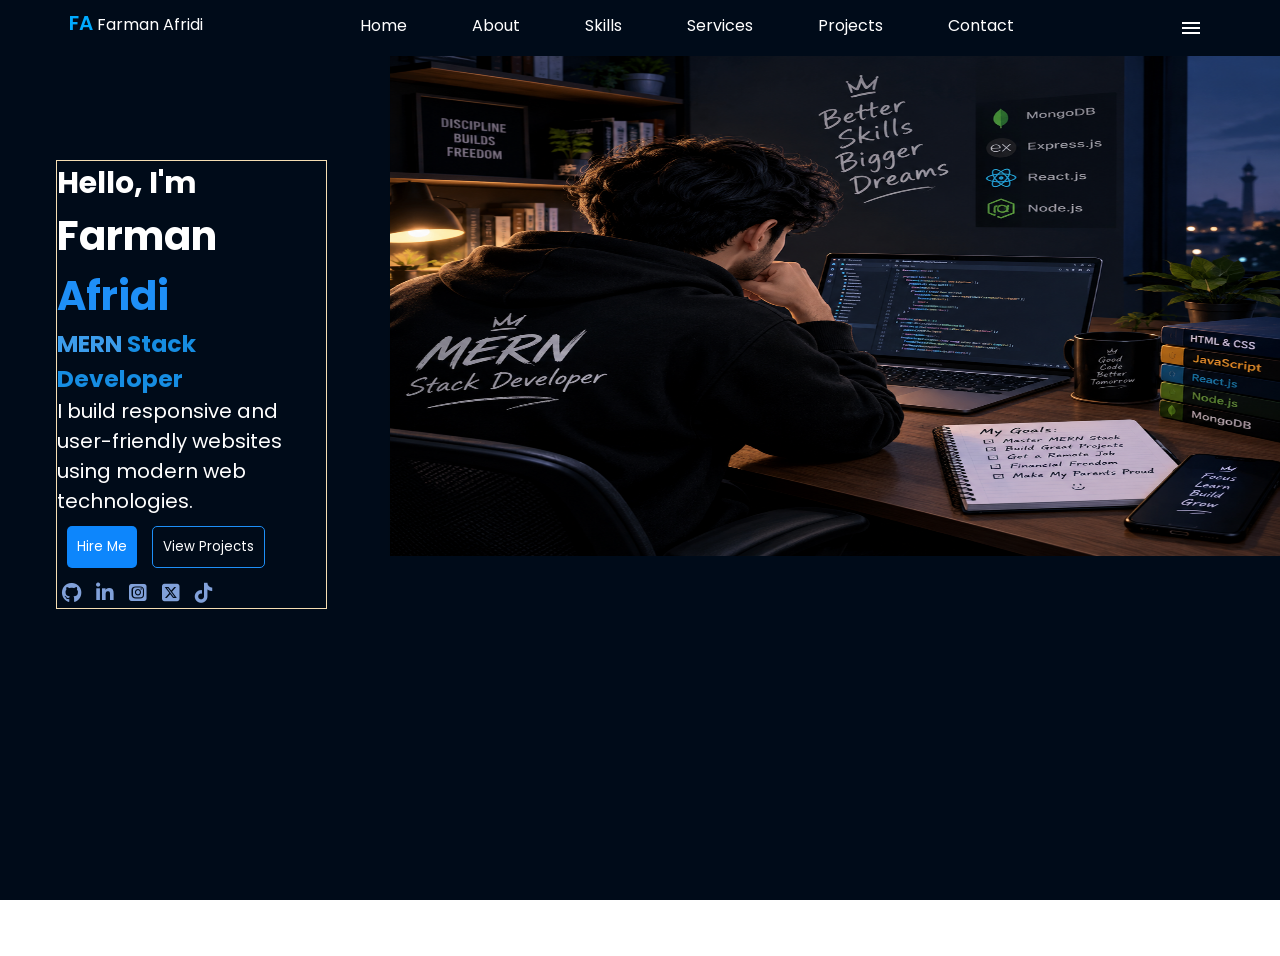
==== Portfolio/index.html @ d1d20ed9 "portfolio" ====
<!doctype html>
<html lang="en">
  <head>
    <meta charset="UTF-8" />
    <meta name="viewport" content="width=device-width, initial-scale=1.0" />
    <title>Document</title>
    <link rel="stylesheet" href="style.css" />
    <link
      rel="stylesheet"
      href="https://fonts.googleapis.com/css2?family=Material+Symbols+Outlined:opsz,wght,FILL,GRAD@20..48,100..700,0..1,-50..200&icon_names=menu"
    />
    <link
      href="https://fonts.googleapis.com/css2?family=Poppins:wght@300;400;500;600;700;800&display=swap"
      rel="stylesheet"
    />
    <link rel="stylesheet" href="https://cdnjs.cloudflare.com/ajax/libs/font-awesome/6.7.2/css/all.min.css">
  </head>
  <body>
    <!-- Main-page -->
    <div class="main">
      <!-- Sect_1 -->
      <div class="sect_1">
        <!-- Navber -->
        <nav>
          <a href="#" class="logo">
            <span>FA</span>
            Farman Afridi
          </a>

          <ul class="nav-list">
            <li><a href="#">Home</a></li>
            <li><a href="#">About</a></li>
            <li><a href="#">Skills</a></li>
            <li><a href="#">Services</a></li>
            <li><a href="#">Projects</a></li>
            <li><a href="#">Contact</a></li>
          </ul>

          <span class="material-symbols-outlined" id="spn"> menu </span>
        </nav>
      </div>
      <!-- <div id="line"></div> -->
      <!-- Sect_1 End -->
      <!-- sect-2 -->
      <div class="sect-2">
        <div id="left-About-me">
          <div id="left-in-box">
            <h2>Hello, I'm</h2>
            <h1 id="far">Farman <span id="afridi">Afridi</span></h1>
            <h3 id="mern">MERN <span>Stack Developer</span></h3>
            <p>
              I build responsive and user-friendly websites using modern web
              technologies.
            </p>
            <div id="hire-btns">
              <button id="hire">Hire Me</button>
              <button id="veiw">View Projects</button>
            </div>
            <div id="icons">
<i class="fa-brands fa-github"></i>
<i class="fa-brands fa-linkedin-in"></i>
<i class="fa-brands fa-square-instagram"></i>
<i class="fa-brands fa-square-x-twitter"></i>
<i class="fa-brands fa-tiktok"></i>
            </div>
          </div>
        </div>
        <div id="right-pic-me">
          <img
            src="./Assets/ChatGPT Image Sep 10, 2026, 08_54_04 PM.png"
            alt=""
            id="img"
          />
        </div>
      </div>
    </div>
  </body>
</html>
---- Portfolio/style.css ----
* {
  margin: 0px;
  padding: 0px;
}

body {
  margin: 0px;
  padding: 0px;
  box-sizing: border-box;
  font-family: var(--font-family);
}

:root {
  --font-family: "Poppins", sans-serif;
}

/* Main */
.main {
  width: 100%;
  height: 100vh;
  background-color: #000b19;
}

/* Sect_1 */

.sect_1 {
  color: white;
  width: 100%;
}

/* loog  */
.logo span {
  color: #00aaff;
  font-weight: 600;
  font-size: 20px;
  text-align: center;
}

.logo {
  color: white;
  text-decoration: none;
}

/* navbar */
nav {
  display: flex;
  justify-content: space-around;
  gap: 30px;
  text-align: center;
  padding: 8px;
     /* position: sticky;
    top: 0;
    z-index: 1000; */
}

/* ul */
ul {
  display: flex;
  list-style: none;
  gap: 65px;
  text-align: center;
  padding: 5px;
}

.nav-list a {
  color: white;
  text-decoration: none;
}

.nav-list a.active {
  color: #00aaff;
  text-decoration: underline;
  text-underline-offset: 5px;
}

.nav-list a:hover {
  color: #00aaff;
  text-decoration: underline;
  text-underline-offset: 5px;
}

.nav-list a {
  color: white;
  text-decoration: none;
  transition: 0.3s;
}

/* icon search  */
#spn {
  padding: 8px;
}

#line{
  width: 100%;
  height: 1px;
  background-color: #00aaff;
}


/* Mobile */
@media (min-width: 320px) and (max-width: 768px)  {
  .main{
    width: 100%;
  }
    nav{
      width: 100%;
         display: flex;
        align-items: center;
        gap: 40%;
        /* background-color: aqua; */
      }

    ul{
      display: none;
    }
 

}

/* Section-1 End */

/* Section-2 Start */

.sect-2{
width: 100%;
height: 100%;
/* background-color: #00aaff; */
display: flex;
gap: 5px;

}

#left-About-me{
width: 50%;
height: 73%;
/* border: 2px solid rgb(196, 195, 195); */
display: flex;
flex-direction: column;
align-items: center;
justify-content: center;
gap: 25px;
font-size: 20px;
}

#left-in-box{
  width: 70%;
  border: 1px solid wheat;

}

#left-in-box h2{
  font-family: var(--font-family);
  color: white;
}

#afridi{
  color: #1E8FF7;
   font-family: var(--font-family);
}

#far{
  color: white;
   font-family: var(--font-family);
}

#mern{
  color: #3c9dec;
}

h3 span {
  color: #168DE2;
}

#left-in-box p{
   color: white;
   font-family: var(--font-family);
}

#hire-btns{
  display: flex;
  gap: 15px;
  padding: 10px;
}


#hire{
  background-color: #0D86FC;
   color: white;
   font-family: var(--font-family);
   border: none;
   border-radius: 5px;
   padding: 10px;
}

#veiw{
   background-color: #000B19;
   color: white;
   font-family: var(--font-family);
   border: 1px solid #1E8FF7;
   border-radius: 5px;
   padding: 10px;
}


#icons{
  color: #81A1DA;
  padding: 5px;
  display: flex;
  gap: 15px;
}


#right-pic-me #img{
  width: 890px;
  height: 500px;
  border: none;
 border-left: 2px solid rgba(0, 11, 25, 0.3);
}
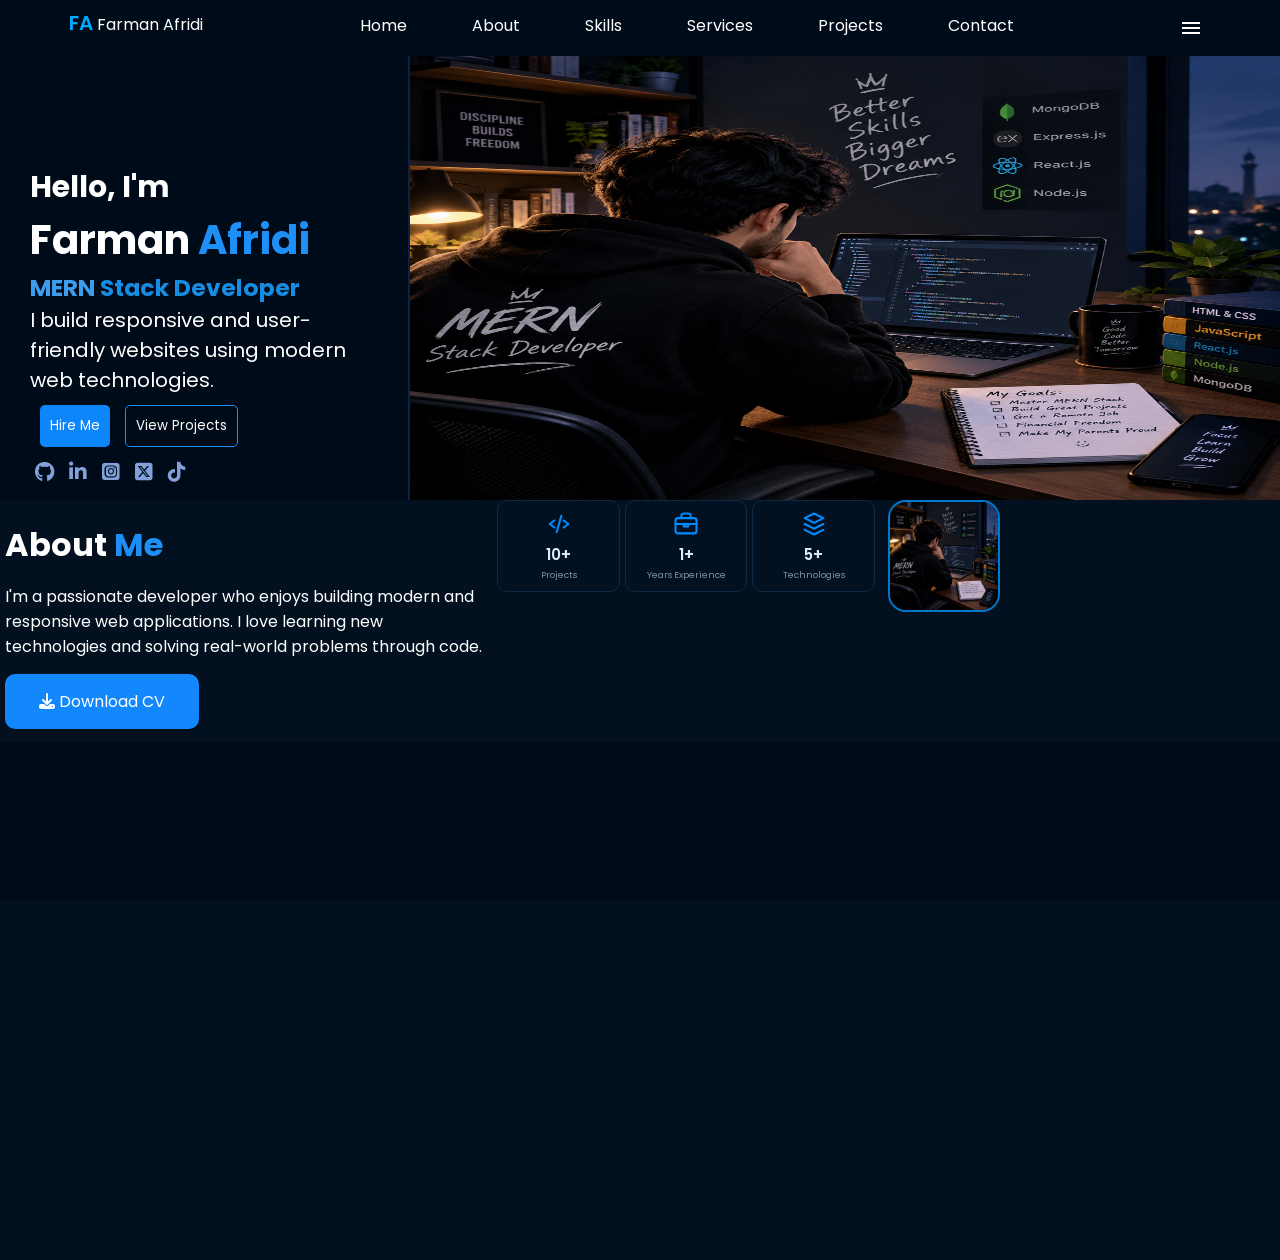
==== commit e8b9ee16: "updates" ====
--- a/Portfolio/index.html
+++ b/Portfolio/index.html
@@ -36,7 +36,7 @@
             <li><a href="#">Contact</a></li>
           </ul>
 
-          <span class="material-symbols-outlined" id="spn"> menu </span>
+          <span class="material-symbols-outlined" id="spn">menu</span>
         </nav>
       </div>
       <!-- <div id="line"></div> -->
@@ -73,6 +73,88 @@
           />
         </div>
       </div>
+    
+
+      </div>
+        <div id="sec-3">
+          <div id="about-me">
+            <div id="sec--3">
+               <h1 id="far">About <span id="afridi">Me</span></h1>
+
+
+      <p>
+        I'm a passionate developer who enjoys building modern and
+        responsive web applications. I love learning new technologies
+        and solving real-world problems through code.
+      </p>
+
+      <a href="#" class="about-btn">
+        <i class="fa-solid fa-download"></i>
+        Download CV
+      </a>
+            </div>
+        <div class="stat-card">
+        <div class="icon">
+          <svg viewBox="0 0 24 24">
+            <path d="M8 9l-4 3 4 3"></path>
+            <path d="M16 9l4 3-4 3"></path>
+            <path d="M14 5l-4 14"></path>
+          </svg>
+        </div>
+
+        <h2>10+</h2>
+        <p>Projects</p>
+      </div>
+
+
+      <!-- Experience -->
+      <div class="stat-card">
+        <div class="icon">
+          <svg viewBox="0 0 24 24">
+            <rect x="3" y="7" width="18" height="13" rx="2"></rect>
+            <path d="M8 7V5a2 2 0 0 1 2-2h4a2 2 0 0 1 2 2v2"></path>
+            <path d="M3 12h18"></path>
+            <path d="M10 12v2h4v-2"></path>
+          </svg>
+        </div>
+
+        <h2>1+</h2>
+        <p>Years Experience</p>
+      </div>
+
+
+      <!-- Technologies -->
+      <div class="stat-card">
+        <div class="icon">
+          <svg viewBox="0 0 24 24">
+            <path d="M12 3L4 7l8 4 8-4-8-4z"></path>
+            <path d="M4 12l8 4 8-4"></path>
+            <path d="M4 17l8 4 8-4"></path>
+          </svg>
+        </div>
+
+        <h2>5+</h2>
+        <p>Technologies</p>
+      </div>
+
+
+      <!-- Profile Image -->
+      <div class="profile">
+        <img src="./Assets/ChatGPT Image Sep 10, 2026, 08_54_04 PM.png" alt="Profile">
+      </div>
+
+    </div>
+
+         
+        </div>
+        <div id="sec-4">
+          <div id="my-skill">
+            <div id="box-1"></div>
+             <div id="box-2"></div>
+          </div>
+          <div id="my-service"></div>
+        </div>
+        <div id="sec-5"></div>
     </div>
   </body>
 </html>
--- a/Portfolio/style.css
+++ b/Portfolio/style.css
@@ -131,9 +131,9 @@
 }
 
 #left-About-me{
-width: 50%;
-height: 73%;
-/* border: 2px solid rgb(196, 195, 195); */
+width: 70%;
+height: 60%;
+/* border: 1px solid rgb(196, 195, 195); */
 display: flex;
 flex-direction: column;
 align-items: center;
@@ -143,8 +143,8 @@
 }
 
 #left-in-box{
-  width: 70%;
-  border: 1px solid wheat;
+  width: 85%;
+  /* border: 1px solid wheat; */
 
 }
 
@@ -211,36 +211,210 @@
 
 
 #right-pic-me #img{
-  width: 890px;
-  height: 500px;
+  width: 870px;
+  height: 450px;
   border: none;
- border-left: 2px solid rgba(0, 11, 25, 0.3);
-}
-
-
-
-
-
-
-
-
-
-
-
-
-
-
-
-
-
-
-
-
-
-
-
-
-
-
-
-
+ border-left: 2px solid rgba(33, 89, 163, 0.3);
+}
+
+
+#sec-3{
+width: 100%;
+height: 242px;
+background-color: #021020;
+position: absolute;
+top: 500px;
+display: flex;
+gap: 20px;
+  /* border: 2px solid rgb(43, 215, 4); */
+}
+
+#about-me{
+ /* border: 1px solid wheat;  */
+height: 100%;
+width: 1000px;
+display: flex;
+gap: 5px;
+
+}
+
+
+#about-me #sec--3{
+  /* border: 1px solid rgb(154, 104, 12); */
+width: 50%;
+height: 240px;
+display: flex;
+flex-direction: column;
+justify-content: center;
+gap: 15px;
+padding: 5px;
+}
+
+#sec--3 p{
+  color: white;
+}
+
+#sec--3 a{
+  width: 34%;
+  background-color: #1288FC;
+  color: white;
+  padding: 15px;
+  text-decoration: none;
+  border-radius: 10px;
+  text-align: center;
+}
+
+
+.stats-section {
+  width: 100%;
+  min-height: 250px;
+  display: flex;
+  align-items: center;
+  justify-content: center;
+  padding: 30px;
+}
+
+.stats-container {
+  width: 100%;
+  max-width: 900px;
+
+  display: flex;
+  align-items: center;
+  justify-content: center;
+  gap: 10px;
+}
+
+
+/* Cards */
+
+.stat-card {
+  width: 125px;
+  height: 90px;
+
+  border: 1px solid #0b2945;
+  border-radius: 10px;
+
+  background: rgba(3, 18, 35, 0.8);
+
+  display: flex;
+  flex-direction: column;
+  align-items: center;
+  justify-content: center;
+align-items: center;
+  transition: 0.3s;
+}
+
+.stat-card:hover {
+  border-color: #008cff;
+  transform: translateY(-3px);
+}
+
+
+/* Icons */
+
+.icon {
+  width: 28px;
+  height: 28px;
+  margin-bottom: 5px;
+}
+
+.icon svg {
+  width: 100%;
+  height: 100%;
+
+  fill: none;
+  stroke: #008cff;
+  stroke-width: 1.8;
+  stroke-linecap: round;
+  stroke-linejoin: round;
+}
+
+
+/* Numbers */
+
+.stat-card h2 {
+  color: #dcecff;
+  font-size: 15px;
+  font-weight: 600;
+  margin-bottom: 3px;
+}
+
+
+/* Text */
+
+.stat-card p {
+  color: #8190a3;
+  font-size: 9px;
+  white-space: nowrap;
+}
+
+
+/* Profile */
+
+.profile {
+  width: 108px;
+  height: 108px;
+
+  border-radius: 18px;
+
+  overflow: hidden;
+
+  border: 2px solid #007acc;
+
+  margin-left: 8px;
+
+  flex-shrink: 0;
+}
+
+.profile img {
+  width: 100%;
+  height: 100%;
+
+  object-fit: cover;
+
+  display: block;
+}
+
+
+/* Responsive */
+
+@media (max-width: 600px) {
+
+  .stats-container {
+    flex-wrap: wrap;
+  }
+
+  .profile {
+    margin-left: 0;
+  }
+
+}
+
+#sec-4{
+  width: 100%;
+height: 352px;
+background-color: #021020;
+display: flex;
+gap: 5px;
+padding: 4px;
+ /* border: 2px solid rgb(215, 130, 4);  */
+}
+
+#my-skill{
+   width: 50%;
+height: 340px;
+background-color: #021020;
+ /* border: 2px solid rgb(215, 130, 4);  */
+}
+
+#my-service{
+  width: 50%;
+height: 340px;
+background-color: #021020;
+ /* border: 2px solid rgb(215, 130, 4);  */
+
+}
+
+#sec-5{
+
+}
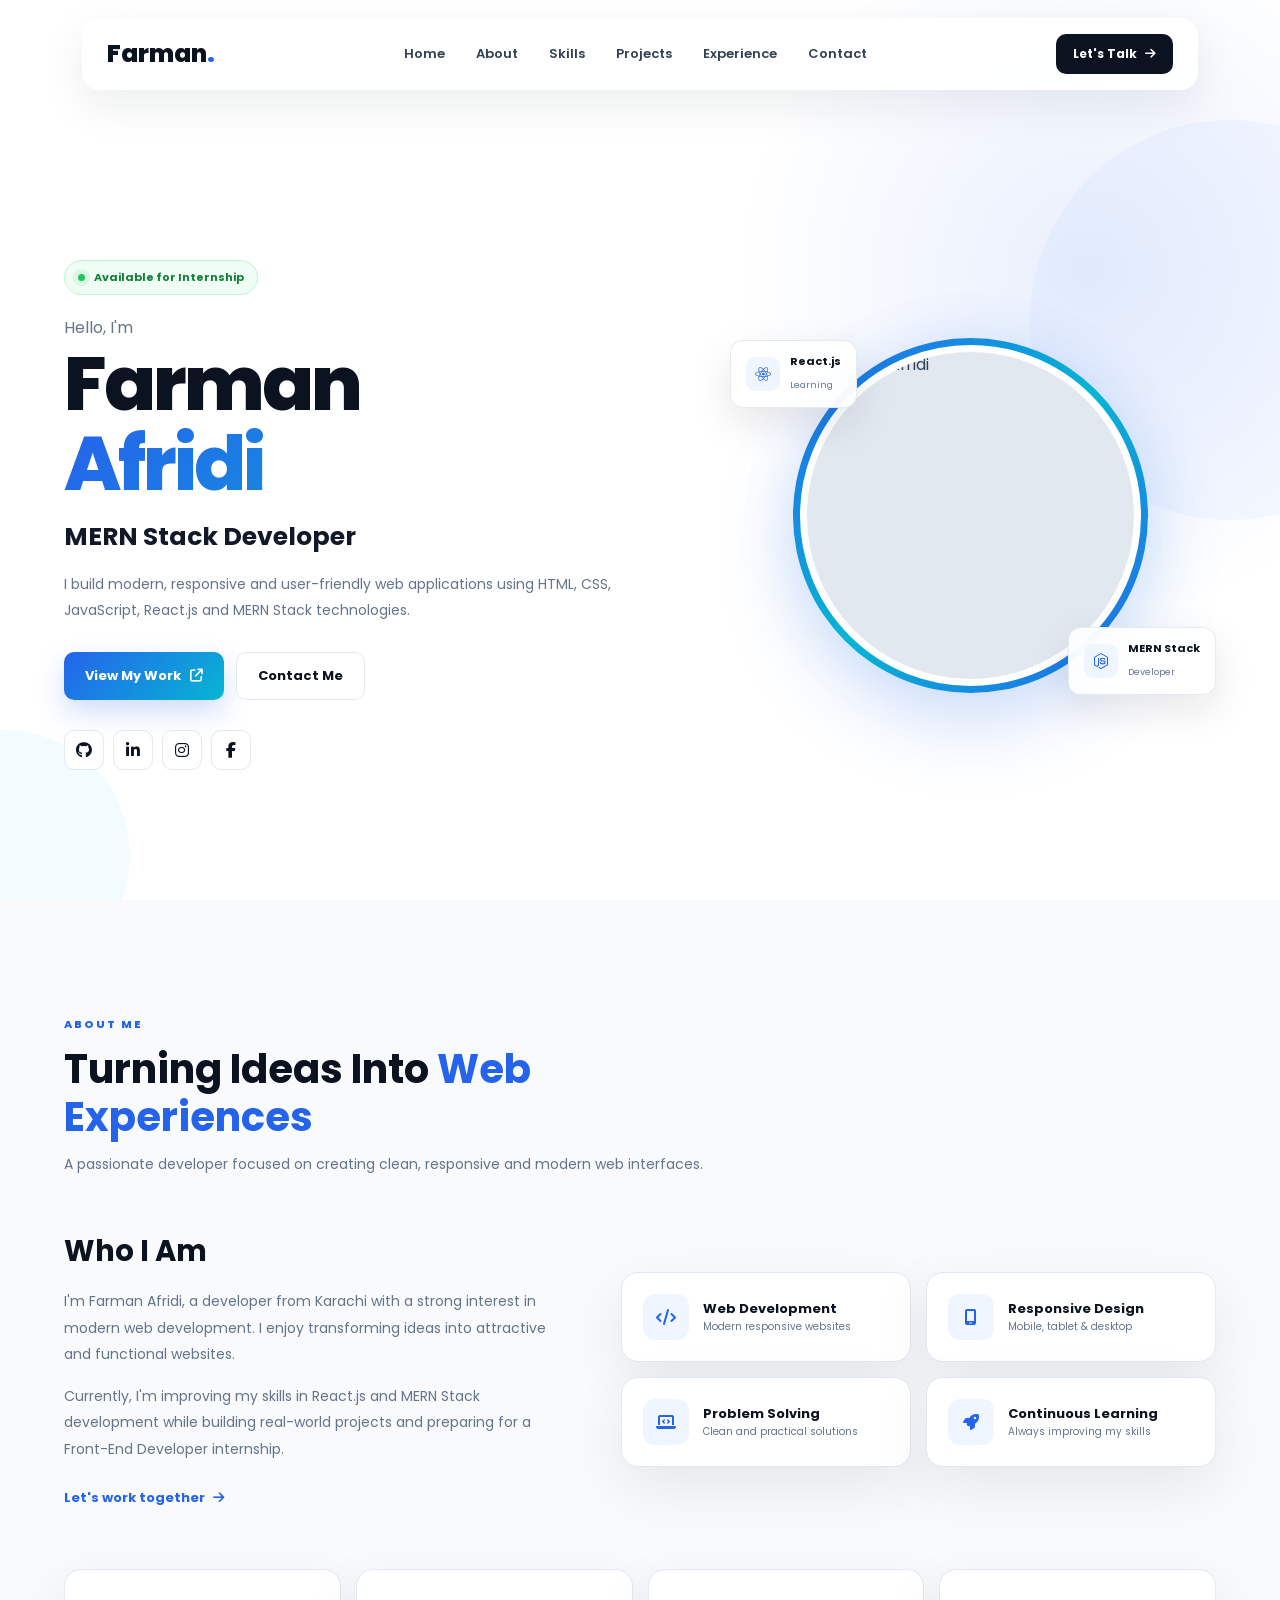
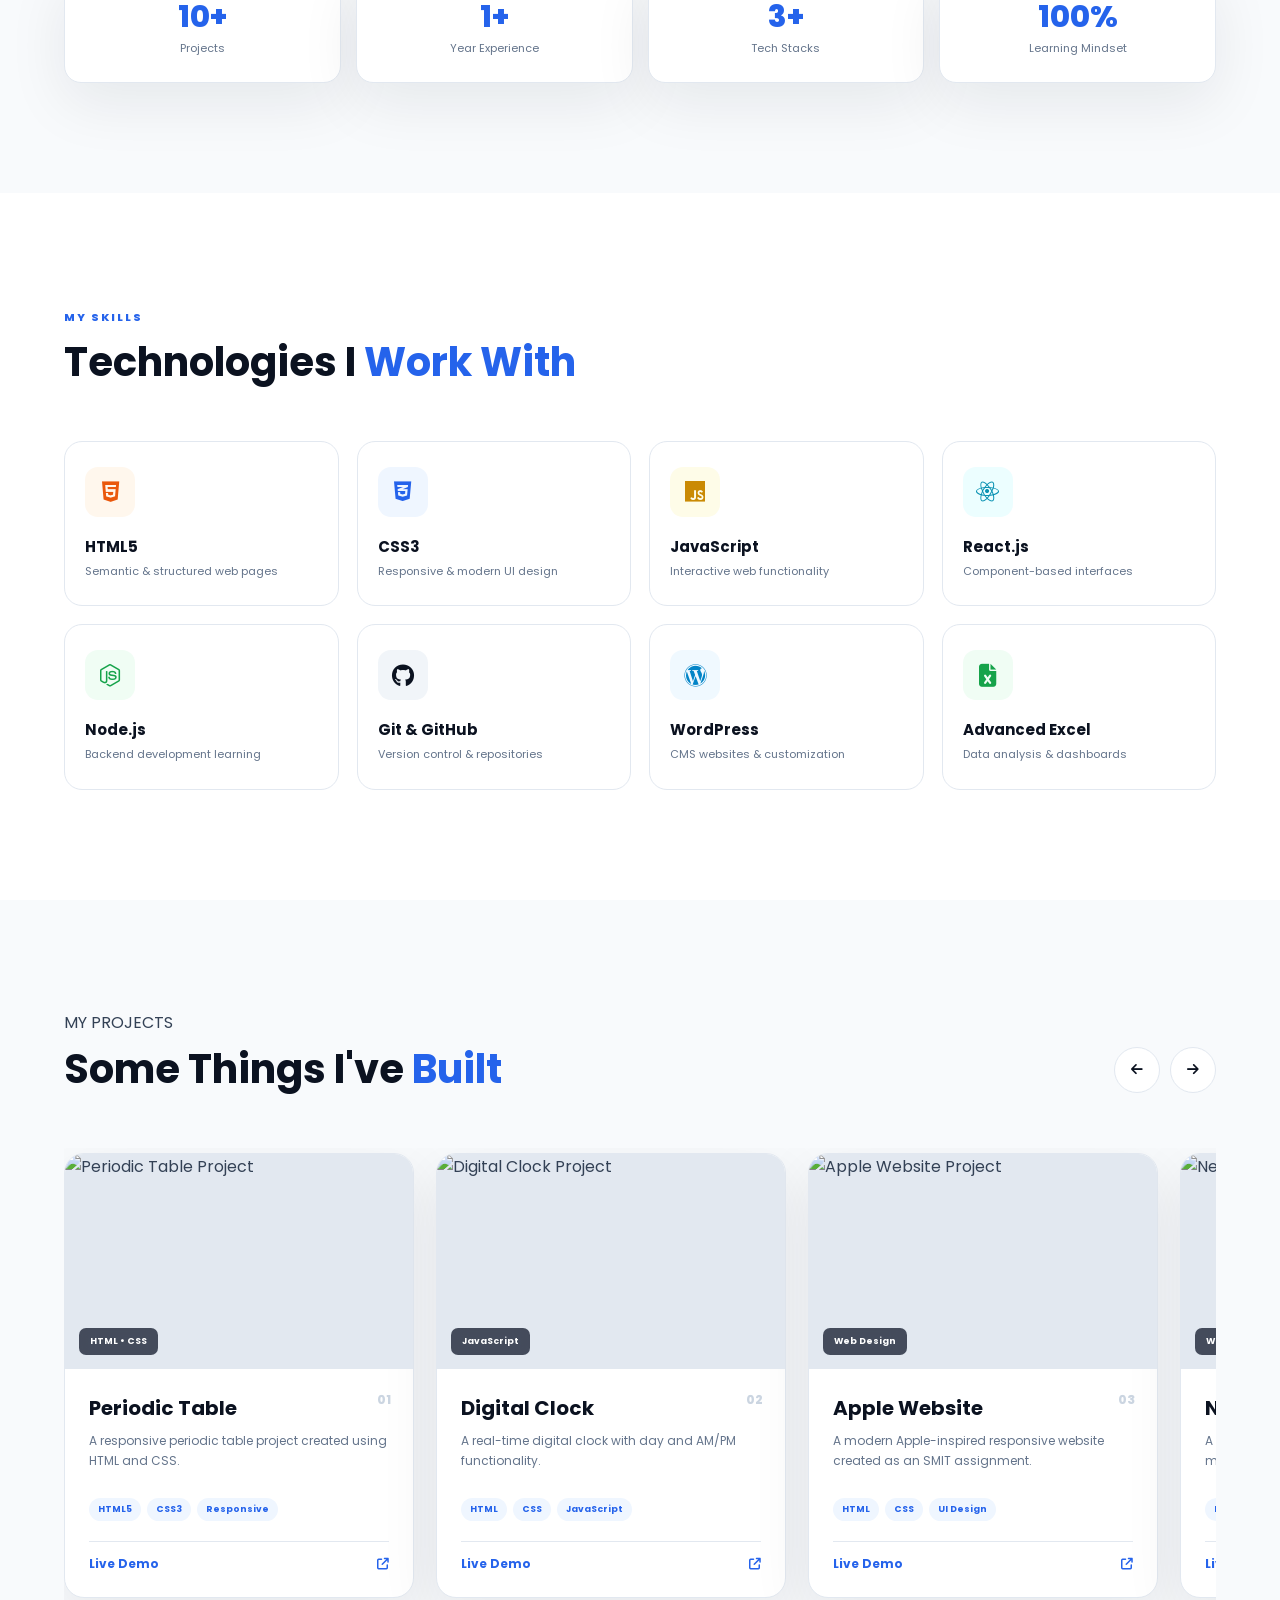
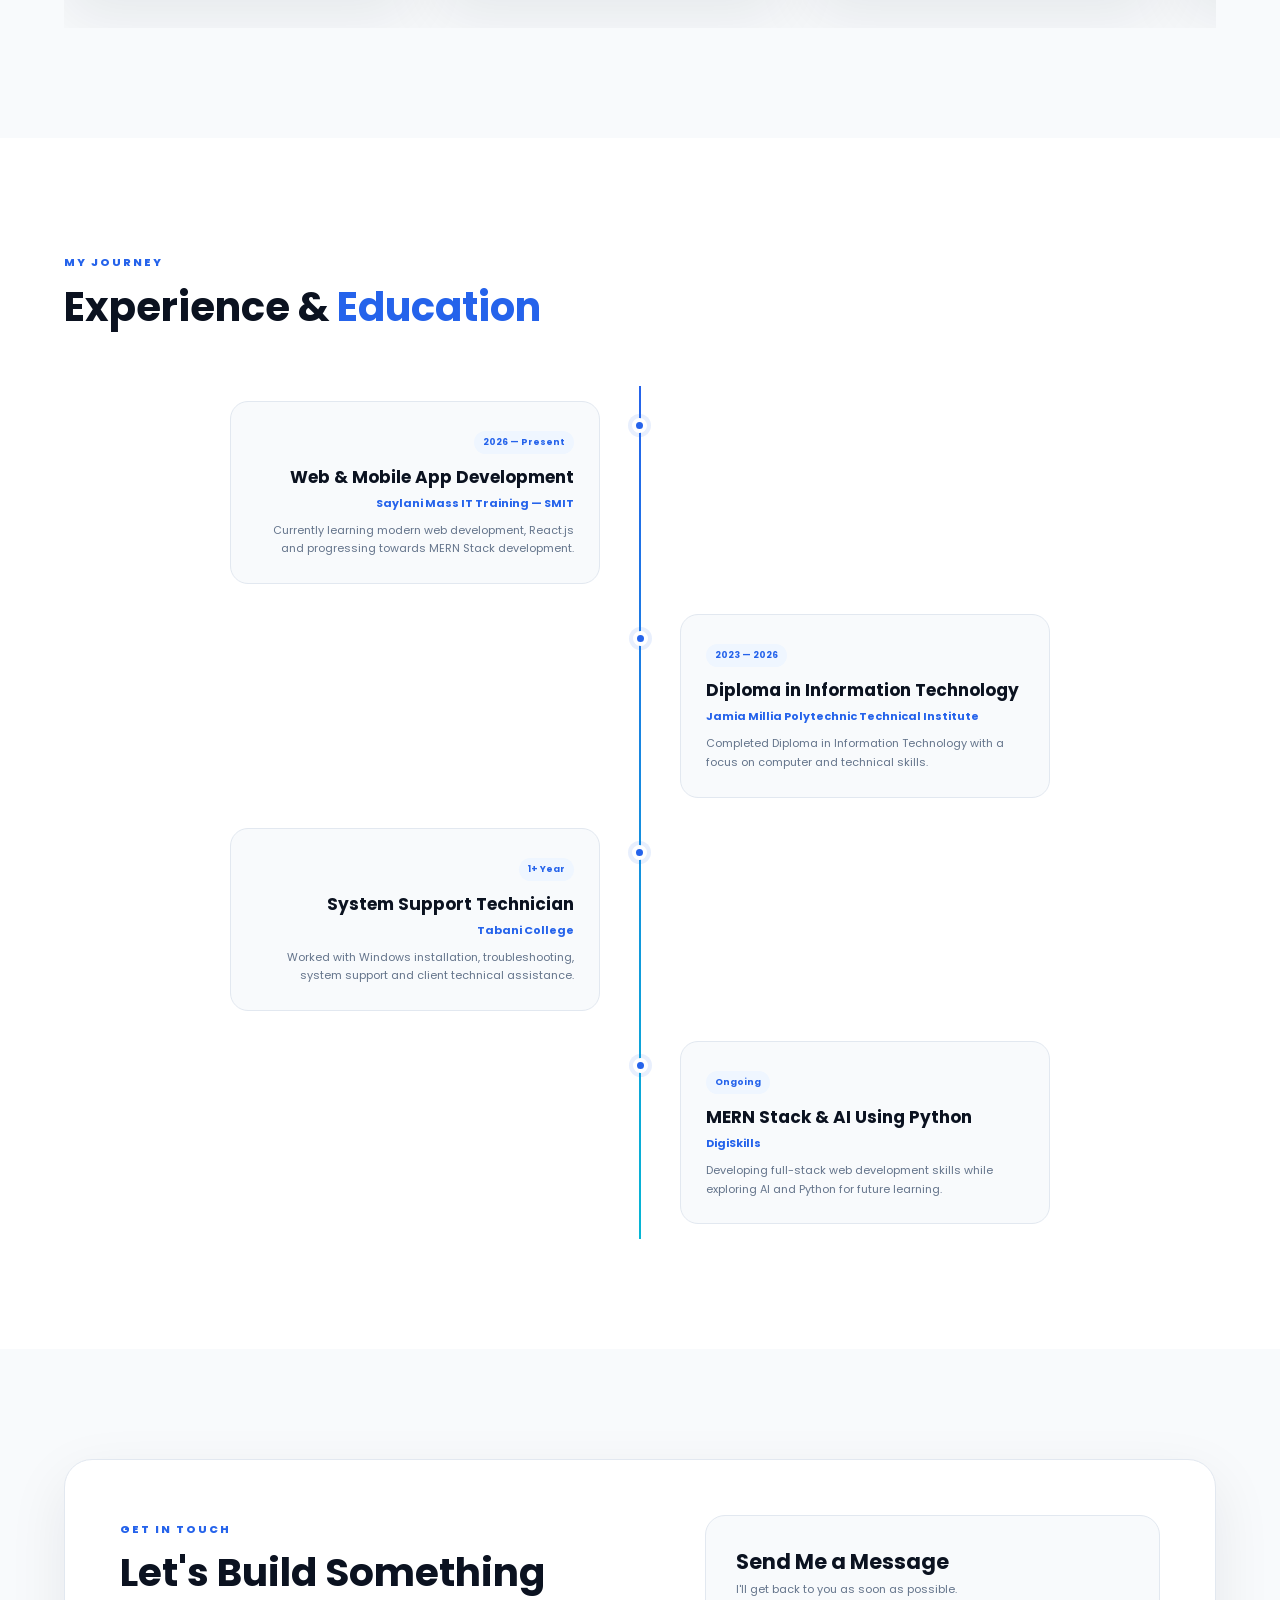
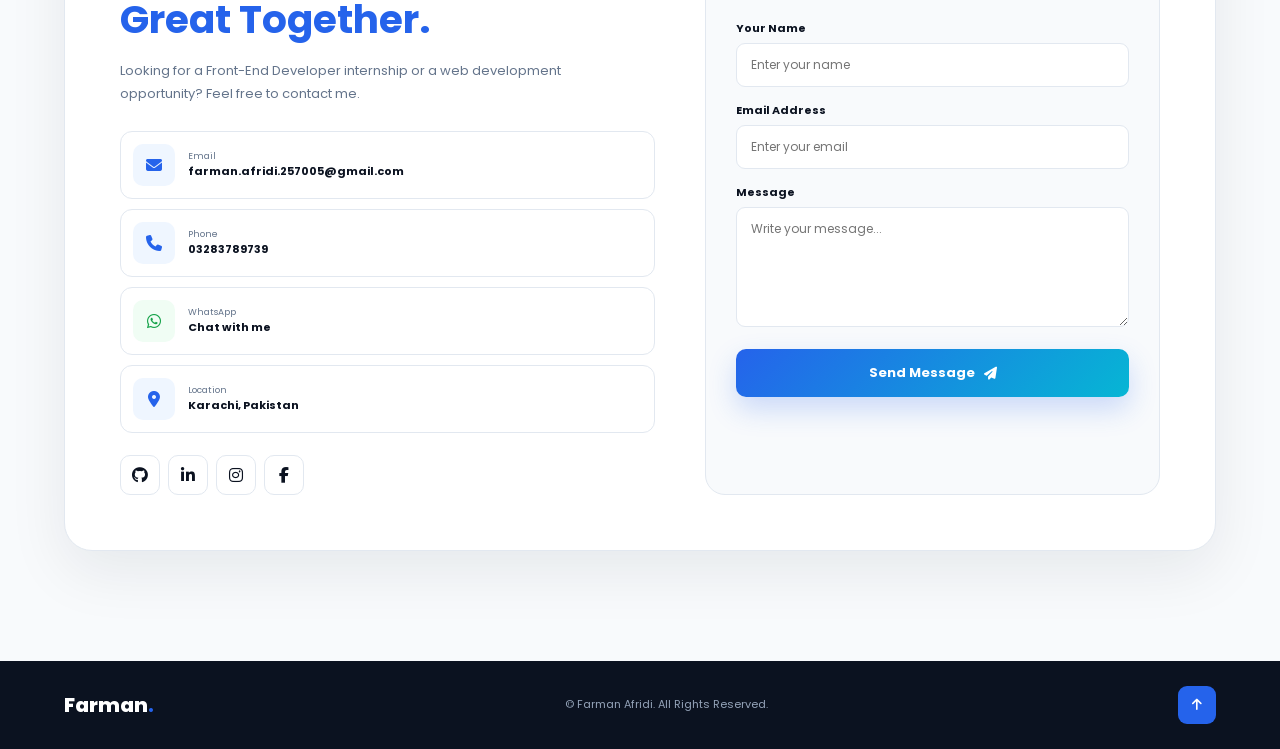
==== commit 44b0999d: "portfolio" ====
--- a/Portfolio/index.html
+++ b/Portfolio/index.html
@@ -1,160 +1,1175 @@
-<!doctype html>
+<!DOCTYPE html>
 <html lang="en">
-  <head>
-    <meta charset="UTF-8" />
-    <meta name="viewport" content="width=device-width, initial-scale=1.0" />
-    <title>Document</title>
-    <link rel="stylesheet" href="style.css" />
-    <link
-      rel="stylesheet"
-      href="https://fonts.googleapis.com/css2?family=Material+Symbols+Outlined:opsz,wght,FILL,GRAD@20..48,100..700,0..1,-50..200&icon_names=menu"
-    />
-    <link
-      href="https://fonts.googleapis.com/css2?family=Poppins:wght@300;400;500;600;700;800&display=swap"
-      rel="stylesheet"
-    />
-    <link rel="stylesheet" href="https://cdnjs.cloudflare.com/ajax/libs/font-awesome/6.7.2/css/all.min.css">
-  </head>
-  <body>
-    <!-- Main-page -->
-    <div class="main">
-      <!-- Sect_1 -->
-      <div class="sect_1">
-        <!-- Navber -->
-        <nav>
-          <a href="#" class="logo">
-            <span>FA</span>
-            Farman Afridi
-          </a>
-
-          <ul class="nav-list">
-            <li><a href="#">Home</a></li>
-            <li><a href="#">About</a></li>
-            <li><a href="#">Skills</a></li>
-            <li><a href="#">Services</a></li>
-            <li><a href="#">Projects</a></li>
-            <li><a href="#">Contact</a></li>
-          </ul>
-
-          <span class="material-symbols-outlined" id="spn">menu</span>
-        </nav>
+<head>
+  <meta charset="UTF-8">
+  <meta name="viewport" content="width=device-width, initial-scale=1.0">
+
+  <title>Farman Afridi | MERN Stack Developer</title>
+
+  <link rel="stylesheet" href="style.css">
+
+  <!-- Google Font -->
+  <link rel="preconnect" href="https://fonts.googleapis.com">
+  <link rel="preconnect" href="https://fonts.gstatic.com" crossorigin>
+
+  <link
+    href="https://fonts.googleapis.com/css2?family=Inter:wght@400;500;600;700;800&family=Poppins:wght@400;500;600;700;800&display=swap"
+    rel="stylesheet"
+  >
+
+  <!-- Font Awesome -->
+  <link
+    rel="stylesheet"
+    href="https://cdnjs.cloudflare.com/ajax/libs/font-awesome/6.5.2/css/all.min.css"
+  >
+</head>
+
+<body>
+
+  <!-- =====================================================
+       NAVBAR
+  ====================================================== -->
+
+  <header class="header">
+
+    <nav class="navbar container">
+
+      <a href="#home" class="logo">
+        Farman<span>.</span>
+      </a>
+
+      <ul class="nav-links">
+
+        <li>
+          <a href="#home">Home</a>
+        </li>
+
+        <li>
+          <a href="#about">About</a>
+        </li>
+
+        <li>
+          <a href="#skills">Skills</a>
+        </li>
+
+        <li>
+          <a href="#projects">Projects</a>
+        </li>
+
+        <li>
+          <a href="#experience">Experience</a>
+        </li>
+
+        <li>
+          <a href="#contact">Contact</a>
+        </li>
+
+      </ul>
+
+      <a
+        href="https://wa.me/923283789739"
+        target="_blank"
+        class="nav-contact"
+      >
+        Let's Talk
+        <i class="fa-solid fa-arrow-right"></i>
+      </a>
+
+      <button class="menu-btn" aria-label="Open Menu">
+        <i class="fa-solid fa-bars"></i>
+      </button>
+
+    </nav>
+
+  </header>
+
+
+  <!-- =====================================================
+       HERO
+  ====================================================== -->
+
+  <main>
+
+    <section id="home" class="hero">
+
+      <div class="hero-bg-circle circle-one"></div>
+      <div class="hero-bg-circle circle-two"></div>
+
+      <div class="container hero-grid">
+
+        <div class="hero-content">
+
+          <div class="available">
+            <span></span>
+            Available for Internship
+          </div>
+
+          <p class="hero-small">
+            Hello, I'm
+          </p>
+
+          <h1>
+            Farman
+            <span>Afridi</span>
+          </h1>
+
+          <h2>
+            MERN Stack Developer
+          </h2>
+
+          <p class="hero-description">
+            I build modern, responsive and user-friendly web applications
+            using HTML, CSS, JavaScript, React.js and MERN Stack technologies.
+          </p>
+
+          <div class="hero-buttons">
+
+            <a href="#projects" class="btn primary-btn">
+              View My Work
+              <i class="fa-solid fa-arrow-up-right-from-square"></i>
+            </a>
+
+            <a href="#contact" class="btn secondary-btn">
+              Contact Me
+            </a>
+
+          </div>
+
+          <div class="hero-social">
+
+            <a
+              href="https://github.com/FarmanAfri"
+              target="_blank"
+              aria-label="GitHub"
+            >
+              <i class="fa-brands fa-github"></i>
+            </a>
+
+            <a
+              href="https://www.linkedin.com/in/farman-afridi-0b7729304/"
+              target="_blank"
+              aria-label="LinkedIn"
+            >
+              <i class="fa-brands fa-linkedin-in"></i>
+            </a>
+
+            <a
+              href="https://www.instagram.com/farman.afridi.257005/?hl=en"
+              target="_blank"
+              aria-label="Instagram"
+            >
+              <i class="fa-brands fa-instagram"></i>
+            </a>
+
+            <a
+              href="https://www.facebook.com/farman.afridi112"
+              target="_blank"
+              aria-label="Facebook"
+            >
+              <i class="fa-brands fa-facebook-f"></i>
+            </a>
+
+          </div>
+
+        </div>
+
+
+        <!-- HERO IMAGE -->
+
+        <div class="hero-visual">
+
+          <div class="image-glow"></div>
+
+          <div class="image-ring">
+
+            <div class="profile-image">
+
+              <img
+                src="images/profile.png"
+                alt="Farman Afridi"
+              >
+
+            </div>
+
+          </div>
+
+          <div class="floating-card card-one">
+
+            <i class="fa-brands fa-react"></i>
+
+            <div>
+              <strong>React.js</strong>
+              <small>Learning</small>
+            </div>
+
+          </div>
+
+          <div class="floating-card card-two">
+
+            <i class="fa-brands fa-node-js"></i>
+
+            <div>
+              <strong>MERN Stack</strong>
+              <small>Developer</small>
+            </div>
+
+          </div>
+
+        </div>
+
       </div>
-      <!-- <div id="line"></div> -->
-      <!-- Sect_1 End -->
-      <!-- sect-2 -->
-      <div class="sect-2">
-        <div id="left-About-me">
-          <div id="left-in-box">
-            <h2>Hello, I'm</h2>
-            <h1 id="far">Farman <span id="afridi">Afridi</span></h1>
-            <h3 id="mern">MERN <span>Stack Developer</span></h3>
+
+    </section>
+
+
+    <!-- =====================================================
+         ABOUT
+    ====================================================== -->
+
+    <section id="about" class="section">
+
+      <div class="container">
+
+        <div class="section-heading">
+
+          <span>ABOUT ME</span>
+
+          <h2>
+            Turning Ideas Into
+            <strong>Web Experiences</strong>
+          </h2>
+
+          <p>
+            A passionate developer focused on creating clean,
+            responsive and modern web interfaces.
+          </p>
+
+        </div>
+
+
+        <div class="about-grid">
+
+          <div class="about-text">
+
+            <h3>
+              Who I Am
+            </h3>
+
             <p>
-              I build responsive and user-friendly websites using modern web
-              technologies.
+              I'm Farman Afridi, a developer from Karachi with a strong
+              interest in modern web development. I enjoy transforming
+              ideas into attractive and functional websites.
             </p>
-            <div id="hire-btns">
-              <button id="hire">Hire Me</button>
-              <button id="veiw">View Projects</button>
-            </div>
-            <div id="icons">
-<i class="fa-brands fa-github"></i>
-<i class="fa-brands fa-linkedin-in"></i>
-<i class="fa-brands fa-square-instagram"></i>
-<i class="fa-brands fa-square-x-twitter"></i>
-<i class="fa-brands fa-tiktok"></i>
-            </div>
-          </div>
+
+            <p>
+              Currently, I'm improving my skills in React.js and MERN Stack
+              development while building real-world projects and preparing
+              for a Front-End Developer internship.
+            </p>
+
+            <a href="#contact" class="text-link">
+              Let's work together
+              <i class="fa-solid fa-arrow-right"></i>
+            </a>
+
+          </div>
+
+
+          <div class="about-cards">
+
+            <div class="about-card">
+
+              <div class="about-icon">
+                <i class="fa-solid fa-code"></i>
+              </div>
+
+              <div>
+                <h4>Web Development</h4>
+                <p>Modern responsive websites</p>
+              </div>
+
+            </div>
+
+
+            <div class="about-card">
+
+              <div class="about-icon">
+                <i class="fa-solid fa-mobile-screen"></i>
+              </div>
+
+              <div>
+                <h4>Responsive Design</h4>
+                <p>Mobile, tablet & desktop</p>
+              </div>
+
+            </div>
+
+
+            <div class="about-card">
+
+              <div class="about-icon">
+                <i class="fa-solid fa-laptop-code"></i>
+              </div>
+
+              <div>
+                <h4>Problem Solving</h4>
+                <p>Clean and practical solutions</p>
+              </div>
+
+            </div>
+
+
+            <div class="about-card">
+
+              <div class="about-icon">
+                <i class="fa-solid fa-rocket"></i>
+              </div>
+
+              <div>
+                <h4>Continuous Learning</h4>
+                <p>Always improving my skills</p>
+              </div>
+
+            </div>
+
+          </div>
+
         </div>
-        <div id="right-pic-me">
-          <img
-            src="./Assets/ChatGPT Image Sep 10, 2026, 08_54_04 PM.png"
-            alt=""
-            id="img"
-          />
+
+
+        <div class="stats">
+
+          <div class="stat">
+            <h3>10+</h3>
+            <p>Projects</p>
+          </div>
+
+          <div class="stat">
+            <h3>1+</h3>
+            <p>Year Experience</p>
+          </div>
+
+          <div class="stat">
+            <h3>3+</h3>
+            <p>Tech Stacks</p>
+          </div>
+
+          <div class="stat">
+            <h3>100%</h3>
+            <p>Learning Mindset</p>
+          </div>
+
         </div>
+
       </div>
-    
+
+    </section>
+
+
+    <!-- =====================================================
+         SKILLS
+    ====================================================== -->
+
+    <section id="skills" class="section skills-section">
+
+      <div class="container">
+
+        <div class="section-heading">
+
+          <span>MY SKILLS</span>
+
+          <h2>
+            Technologies I
+            <strong>Work With</strong>
+          </h2>
+
+        </div>
+
+
+        <div class="skills-grid">
+
+          <div class="skill-card">
+            <div class="skill-icon html">
+              <i class="fa-brands fa-html5"></i>
+            </div>
+            <h3>HTML5</h3>
+            <p>Semantic & structured web pages</p>
+          </div>
+
+
+          <div class="skill-card">
+            <div class="skill-icon css">
+              <i class="fa-brands fa-css3-alt"></i>
+            </div>
+            <h3>CSS3</h3>
+            <p>Responsive & modern UI design</p>
+          </div>
+
+
+          <div class="skill-card">
+            <div class="skill-icon js">
+              <i class="fa-brands fa-js"></i>
+            </div>
+            <h3>JavaScript</h3>
+            <p>Interactive web functionality</p>
+          </div>
+
+
+          <div class="skill-card">
+            <div class="skill-icon react">
+              <i class="fa-brands fa-react"></i>
+            </div>
+            <h3>React.js</h3>
+            <p>Component-based interfaces</p>
+          </div>
+
+
+          <div class="skill-card">
+            <div class="skill-icon node">
+              <i class="fa-brands fa-node-js"></i>
+            </div>
+            <h3>Node.js</h3>
+            <p>Backend development learning</p>
+          </div>
+
+
+          <div class="skill-card">
+            <div class="skill-icon git">
+              <i class="fa-brands fa-github"></i>
+            </div>
+            <h3>Git & GitHub</h3>
+            <p>Version control & repositories</p>
+          </div>
+
+
+          <div class="skill-card">
+            <div class="skill-icon wordpress">
+              <i class="fa-brands fa-wordpress"></i>
+            </div>
+            <h3>WordPress</h3>
+            <p>CMS websites & customization</p>
+          </div>
+
+
+          <div class="skill-card">
+            <div class="skill-icon excel">
+              <i class="fa-solid fa-file-excel"></i>
+            </div>
+            <h3>Advanced Excel</h3>
+            <p>Data analysis & dashboards</p>
+          </div>
+
+        </div>
 
       </div>
-        <div id="sec-3">
-          <div id="about-me">
-            <div id="sec--3">
-               <h1 id="far">About <span id="afridi">Me</span></h1>
-
+
+    </section>
+
+
+    <!-- =====================================================
+         PROJECTS
+    ====================================================== -->
+
+    <section id="projects" class="section projects-section">
+
+      <div class="container">
+
+        <div class="section-heading project-heading">
+
+          <div>
+            <span>MY PROJECTS</span>
+
+            <h2>
+              Some Things I've
+              <strong>Built</strong>
+            </h2>
+          </div>
+
+          <div class="slider-controls">
+
+            <button class="slider-btn prev-btn">
+              <i class="fa-solid fa-arrow-left"></i>
+            </button>
+
+            <button class="slider-btn next-btn">
+              <i class="fa-solid fa-arrow-right"></i>
+            </button>
+
+          </div>
+
+        </div>
+
+
+        <div class="projects-container">
+
+
+          <!-- PROJECT 1 -->
+
+          <article class="project-card">
+
+            <div class="project-image">
+
+              <img
+                src="images/periodic-table.png"
+                alt="Periodic Table Project"
+              >
+
+              <div class="project-overlay">
+                <span>HTML • CSS</span>
+              </div>
+
+            </div>
+
+            <div class="project-content">
+
+              <span class="project-number">
+                01
+              </span>
+
+              <h3>Periodic Table</h3>
+
+              <p>
+                A responsive periodic table project created
+                using HTML and CSS.
+              </p>
+
+              <div class="project-tags">
+                <span>HTML5</span>
+                <span>CSS3</span>
+                <span>Responsive</span>
+              </div>
+
+              <a
+                href="https://delicate-clafoutis-064c9f.netlify.app/"
+                target="_blank"
+                class="project-link"
+              >
+                Live Demo
+                <i class="fa-solid fa-arrow-up-right-from-square"></i>
+              </a>
+
+            </div>
+
+          </article>
+
+
+          <!-- PROJECT 2 -->
+
+          <article class="project-card">
+
+            <div class="project-image">
+
+              <img
+                src="images/digital-clock.png"
+                alt="Digital Clock Project"
+              >
+
+              <div class="project-overlay">
+                <span>JavaScript</span>
+              </div>
+
+            </div>
+
+            <div class="project-content">
+
+              <span class="project-number">
+                02
+              </span>
+
+              <h3>Digital Clock</h3>
+
+              <p>
+                A real-time digital clock with day and
+                AM/PM functionality.
+              </p>
+
+              <div class="project-tags">
+                <span>HTML</span>
+                <span>CSS</span>
+                <span>JavaScript</span>
+              </div>
+
+              <a
+                href="https://digital-lc.netlify.app/"
+                target="_blank"
+                class="project-link"
+              >
+                Live Demo
+                <i class="fa-solid fa-arrow-up-right-from-square"></i>
+              </a>
+
+            </div>
+
+          </article>
+
+
+          <!-- PROJECT 3 -->
+
+          <article class="project-card">
+
+            <div class="project-image">
+
+              <img
+                src="images/apple.png"
+                alt="Apple Website Project"
+              >
+
+              <div class="project-overlay">
+                <span>Web Design</span>
+              </div>
+
+            </div>
+
+            <div class="project-content">
+
+              <span class="project-number">
+                03
+              </span>
+
+              <h3>Apple Website</h3>
+
+              <p>
+                A modern Apple-inspired responsive website
+                created as an SMIT assignment.
+              </p>
+
+              <div class="project-tags">
+                <span>HTML</span>
+                <span>CSS</span>
+                <span>UI Design</span>
+              </div>
+
+              <a
+                href="https://pple-project-farman.netlify.app/"
+                target="_blank"
+                class="project-link"
+              >
+                Live Demo
+                <i class="fa-solid fa-arrow-up-right-from-square"></i>
+              </a>
+
+            </div>
+
+          </article>
+
+
+          <!-- PROJECT 4 -->
+
+          <article class="project-card">
+
+            <div class="project-image">
+
+              <img
+                src="images/netflix.png"
+                alt="Netflix Website Project"
+              >
+
+              <div class="project-overlay">
+                <span>Web Design</span>
+              </div>
+
+            </div>
+
+            <div class="project-content">
+
+              <span class="project-number">
+                04
+              </span>
+
+              <h3>Netflix Website</h3>
+
+              <p>
+                A Netflix-inspired landing page with a
+                responsive modern layout.
+              </p>
+
+              <div class="project-tags">
+                <span>HTML</span>
+                <span>CSS</span>
+                <span>Responsive</span>
+              </div>
+
+              <a
+                href="https://netflex-websi.netlify.app/"
+                target="_blank"
+                class="project-link"
+              >
+                Live Demo
+                <i class="fa-solid fa-arrow-up-right-from-square"></i>
+              </a>
+
+            </div>
+
+          </article>
+
+
+          <!-- PROJECT 5 -->
+
+          <article class="project-card">
+
+            <div class="project-image">
+
+              <img
+                src="images/calculator.png"
+                alt="Calculator Project"
+              >
+
+              <div class="project-overlay">
+                <span>JavaScript</span>
+              </div>
+
+            </div>
+
+            <div class="project-content">
+
+              <span class="project-number">
+                05
+              </span>
+
+              <h3>Calculator</h3>
+
+              <p>
+                Functional calculator built with JavaScript
+                for practicing programming logic.
+              </p>
+
+              <div class="project-tags">
+                <span>HTML</span>
+                <span>CSS</span>
+                <span>JavaScript</span>
+              </div>
+
+              <a
+                href="https://github.com/FarmanAfri/Calculator"
+                target="_blank"
+                class="project-link"
+              >
+                GitHub
+                <i class="fa-brands fa-github"></i>
+              </a>
+
+            </div>
+
+          </article>
+
+
+          <!-- PROJECT 6 -->
+
+          <article class="project-card">
+
+            <div class="project-image">
+
+              <img
+                src="images/todo.png"
+                alt="Todo App"
+              >
+
+              <div class="project-overlay">
+                <span>JavaScript</span>
+              </div>
+
+            </div>
+
+            <div class="project-content">
+
+              <span class="project-number">
+                06
+              </span>
+
+              <h3>Todo App</h3>
+
+              <p>
+                Simple and clean todo application for
+                practicing JavaScript DOM concepts.
+              </p>
+
+              <div class="project-tags">
+                <span>HTML</span>
+                <span>CSS</span>
+                <span>JavaScript</span>
+              </div>
+
+              <a href="#contact" class="project-link">
+                Coming Soon
+                <i class="fa-solid fa-clock"></i>
+              </a>
+
+            </div>
+
+          </article>
+
+        </div>
+
+      </div>
+
+    </section>
+
+
+    <!-- =====================================================
+         EXPERIENCE
+    ====================================================== -->
+
+    <section id="experience" class="section experience-section">
+
+      <div class="container">
+
+        <div class="section-heading">
+
+          <span>MY JOURNEY</span>
+
+          <h2>
+            Experience &
+            <strong>Education</strong>
+          </h2>
+
+        </div>
+
+
+        <div class="timeline">
+
+
+          <div class="timeline-item">
+
+            <div class="timeline-dot"></div>
+
+            <div class="timeline-card">
+
+              <span class="timeline-date">
+                2026 — Present
+              </span>
+
+              <h3>
+                Web & Mobile App Development
+              </h3>
+
+              <h4>
+                Saylani Mass IT Training — SMIT
+              </h4>
+
+              <p>
+                Currently learning modern web development,
+                React.js and progressing towards MERN Stack development.
+              </p>
+
+            </div>
+
+          </div>
+
+
+          <div class="timeline-item">
+
+            <div class="timeline-dot"></div>
+
+            <div class="timeline-card">
+
+              <span class="timeline-date">
+                2023 — 2026
+              </span>
+
+              <h3>
+                Diploma in Information Technology
+              </h3>
+
+              <h4>
+                Jamia Millia Polytechnic Technical Institute
+              </h4>
+
+              <p>
+                Completed Diploma in Information Technology
+                with a focus on computer and technical skills.
+              </p>
+
+            </div>
+
+          </div>
+
+
+          <div class="timeline-item">
+
+            <div class="timeline-dot"></div>
+
+            <div class="timeline-card">
+
+              <span class="timeline-date">
+                1+ Year
+              </span>
+
+              <h3>
+                System Support Technician
+              </h3>
+
+              <h4>
+                Tabani College
+              </h4>
+
+              <p>
+                Worked with Windows installation, troubleshooting,
+                system support and client technical assistance.
+              </p>
+
+            </div>
+
+          </div>
+
+
+          <div class="timeline-item">
+
+            <div class="timeline-dot"></div>
+
+            <div class="timeline-card">
+
+              <span class="timeline-date">
+                Ongoing
+              </span>
+
+              <h3>
+                MERN Stack & AI Using Python
+              </h3>
+
+              <h4>
+                DigiSkills
+              </h4>
+
+              <p>
+                Developing full-stack web development skills while
+                exploring AI and Python for future learning.
+              </p>
+
+            </div>
+
+          </div>
+
+        </div>
+
+      </div>
+
+    </section>
+
+
+    <!-- =====================================================
+         CONTACT
+    ====================================================== -->
+
+    <section id="contact" class="section contact-section">
+
+      <div class="container">
+
+        <div class="contact-box">
+
+          <div class="contact-left">
+
+            <span>GET IN TOUCH</span>
+
+            <h2>
+              Let's Build Something
+              <strong>Great Together.</strong>
+            </h2>
+
+            <p>
+              Looking for a Front-End Developer internship or
+              a web development opportunity? Feel free to contact me.
+            </p>
+
+
+            <div class="contact-details">
+
+              <a href="mailto:farman.afridi.257005@gmail.com">
+
+                <div class="contact-icon">
+                  <i class="fa-solid fa-envelope"></i>
+                </div>
+
+                <div>
+                  <small>Email</small>
+                  <strong>
+                    farman.afridi.257005@gmail.com
+                  </strong>
+                </div>
+
+              </a>
+
+
+              <a href="tel:03283789739">
+
+                <div class="contact-icon">
+                  <i class="fa-solid fa-phone"></i>
+                </div>
+
+                <div>
+                  <small>Phone</small>
+                  <strong>
+                    03283789739
+                  </strong>
+                </div>
+
+              </a>
+
+
+              <a
+                href="https://wa.me/923283789739"
+                target="_blank"
+              >
+
+                <div class="contact-icon whatsapp-icon">
+                  <i class="fa-brands fa-whatsapp"></i>
+                </div>
+
+                <div>
+                  <small>WhatsApp</small>
+                  <strong>
+                    Chat with me
+                  </strong>
+                </div>
+
+              </a>
+
+
+              <div class="contact-details-static">
+
+                <div class="contact-icon">
+                  <i class="fa-solid fa-location-dot"></i>
+                </div>
+
+                <div>
+                  <small>Location</small>
+                  <strong>
+                    Karachi, Pakistan
+                  </strong>
+                </div>
+
+              </div>
+
+            </div>
+
+
+            <div class="contact-social">
+
+              <a
+                href="https://github.com/FarmanAfri"
+                target="_blank"
+              >
+                <i class="fa-brands fa-github"></i>
+              </a>
+
+              <a
+                href="https://www.linkedin.com/in/farman-afridi-0b7729304/"
+                target="_blank"
+              >
+                <i class="fa-brands fa-linkedin-in"></i>
+              </a>
+
+              <a
+                href="https://www.instagram.com/farman.afridi.257005/?hl=en"
+                target="_blank"
+              >
+                <i class="fa-brands fa-instagram"></i>
+              </a>
+
+              <a
+                href="https://www.facebook.com/farman.afridi112"
+                target="_blank"
+              >
+                <i class="fa-brands fa-facebook-f"></i>
+              </a>
+
+            </div>
+
+          </div>
+
+
+          <form class="contact-form">
+
+            <div class="form-title">
+              <h3>Send Me a Message</h3>
+              <p>
+                I'll get back to you as soon as possible.
+              </p>
+            </div>
+
+            <div class="input-group">
+
+              <label>Your Name</label>
+
+              <input
+                type="text"
+                placeholder="Enter your name"
+                required
+              >
+
+            </div>
+
+
+            <div class="input-group">
+
+              <label>Email Address</label>
+
+              <input
+                type="email"
+                placeholder="Enter your email"
+                required
+              >
+
+            </div>
+
+
+            <div class="input-group">
+
+              <label>Message</label>
+
+              <textarea
+                placeholder="Write your message..."
+                required
+              ></textarea>
+
+            </div>
+
+
+            <button
+              type="submit"
+              class="btn primary-btn"
+            >
+              Send Message
+              <i class="fa-solid fa-paper-plane"></i>
+            </button>
+
+          </form>
+
+        </div>
+
+      </div>
+
+    </section>
+
+  </main>
+
+
+  <!-- =====================================================
+       FOOTER
+  ====================================================== -->
+
+  <footer>
+
+    <div class="container footer-content">
+
+      <a href="#home" class="footer-logo">
+        Farman<span>.</span>
+      </a>
 
       <p>
-        I'm a passionate developer who enjoys building modern and
-        responsive web applications. I love learning new technologies
-        and solving real-world problems through code.
+        © <span id="year"></span> Farman Afridi.
+        All Rights Reserved.
       </p>
 
-      <a href="#" class="about-btn">
-        <i class="fa-solid fa-download"></i>
-        Download CV
+      <a href="#home" class="top-btn">
+        <i class="fa-solid fa-arrow-up"></i>
       </a>
-            </div>
-        <div class="stat-card">
-        <div class="icon">
-          <svg viewBox="0 0 24 24">
-            <path d="M8 9l-4 3 4 3"></path>
-            <path d="M16 9l4 3-4 3"></path>
-            <path d="M14 5l-4 14"></path>
-          </svg>
-        </div>
-
-        <h2>10+</h2>
-        <p>Projects</p>
-      </div>
-
-
-      <!-- Experience -->
-      <div class="stat-card">
-        <div class="icon">
-          <svg viewBox="0 0 24 24">
-            <rect x="3" y="7" width="18" height="13" rx="2"></rect>
-            <path d="M8 7V5a2 2 0 0 1 2-2h4a2 2 0 0 1 2 2v2"></path>
-            <path d="M3 12h18"></path>
-            <path d="M10 12v2h4v-2"></path>
-          </svg>
-        </div>
-
-        <h2>1+</h2>
-        <p>Years Experience</p>
-      </div>
-
-
-      <!-- Technologies -->
-      <div class="stat-card">
-        <div class="icon">
-          <svg viewBox="0 0 24 24">
-            <path d="M12 3L4 7l8 4 8-4-8-4z"></path>
-            <path d="M4 12l8 4 8-4"></path>
-            <path d="M4 17l8 4 8-4"></path>
-          </svg>
-        </div>
-
-        <h2>5+</h2>
-        <p>Technologies</p>
-      </div>
-
-
-      <!-- Profile Image -->
-      <div class="profile">
-        <img src="./Assets/ChatGPT Image Sep 10, 2026, 08_54_04 PM.png" alt="Profile">
-      </div>
 
     </div>
 
-         
-        </div>
-        <div id="sec-4">
-          <div id="my-skill">
-            <div id="box-1"></div>
-             <div id="box-2"></div>
-          </div>
-          <div id="my-service"></div>
-        </div>
-        <div id="sec-5"></div>
-    </div>
-  </body>
-</html>
+  </footer>
+
+
+  <script src="script.js"></script>
+
+</body>
+</html>
--- a/Portfolio/style.css
+++ b/Portfolio/style.css
@@ -1,420 +1,1947 @@
+/* =========================================================
+   RESET
+========================================================= */
+
 * {
-  margin: 0px;
-  padding: 0px;
+  margin: 0;
+  padding: 0;
+  box-sizing: border-box;
+}
+
+html {
+  scroll-behavior: smooth;
+}
+
+:root {
+  --primary: #2563eb;
+  --primary-dark: #1d4ed8;
+  --cyan: #06b6d4;
+
+  --dark: #0b1220;
+  --dark-2: #111827;
+
+  --text: #334155;
+  --muted: #64748b;
+
+  --white: #ffffff;
+  --light: #f8fafc;
+
+  --border: #e2e8f0;
+
+  --shadow: 0 20px 60px rgba(15, 23, 42, 0.08);
+
+  --gradient: linear-gradient(
+    135deg,
+    #2563eb,
+    #06b6d4
+  );
+
+  --radius: 22px;
+
+  --transition: 0.35s ease;
 }
 
 body {
-  margin: 0px;
-  padding: 0px;
-  box-sizing: border-box;
-  font-family: var(--font-family);
-}
-
-:root {
-  --font-family: "Poppins", sans-serif;
-}
-
-/* Main */
-.main {
+  font-family: "Poppins", sans-serif;
+  color: var(--text);
+  background: var(--white);
+  overflow-x: hidden;
+}
+
+body::-webkit-scrollbar {
+  width: 8px;
+}
+
+body::-webkit-scrollbar-thumb {
+  background: var(--primary);
+  border-radius: 20px;
+}
+
+a {
+  text-decoration: none;
+  color: inherit;
+}
+
+button,
+input,
+textarea {
+  font-family: inherit;
+}
+
+button {
+  cursor: pointer;
+}
+
+img {
+  display: block;
   width: 100%;
-  height: 100vh;
-  background-color: #000b19;
-}
-
-/* Sect_1 */
-
-.sect_1 {
+}
+
+.container {
+  width: min(1180px, 90%);
+  margin: auto;
+}
+
+.section {
+  padding: 110px 0;
+}
+
+
+/* =========================================================
+   NAVBAR
+========================================================= */
+
+.header {
+  position: fixed;
+  top: 18px;
+  left: 0;
+  width: 100%;
+  z-index: 1000;
+  padding: 0 20px;
+}
+
+.navbar {
+  min-height: 72px;
+
+  display: flex;
+  align-items: center;
+  justify-content: space-between;
+
+  padding: 0 24px;
+
+  background: rgba(255, 255, 255, 0.88);
+
+  backdrop-filter: blur(18px);
+  -webkit-backdrop-filter: blur(18px);
+
+  border: 1px solid rgba(255, 255, 255, 0.9);
+
+  border-radius: 18px;
+
+  box-shadow:
+    0 15px 45px rgba(15, 23, 42, 0.08);
+}
+
+.logo,
+.footer-logo {
+  font-size: 25px;
+  font-weight: 800;
+  color: var(--dark);
+}
+
+.logo span,
+.footer-logo span {
+  color: var(--primary);
+}
+
+.nav-links {
+  display: flex;
+  align-items: center;
+  gap: 5px;
+  list-style: none;
+}
+
+.nav-links a {
+  display: block;
+
+  padding: 10px 13px;
+
+  color: var(--text);
+
+  font-size: 13px;
+  font-weight: 600;
+
+  border-radius: 9px;
+
+  transition: var(--transition);
+}
+
+.nav-links a:hover {
+  color: var(--primary);
+  background: #eff6ff;
+}
+
+.nav-contact {
+  display: flex;
+  align-items: center;
+  gap: 8px;
+
+  padding: 11px 17px;
+
   color: white;
-  width: 100%;
-}
-
-/* loog  */
-.logo span {
-  color: #00aaff;
-  font-weight: 600;
+
+  background: var(--dark);
+
+  border-radius: 10px;
+
+  font-size: 12px;
+  font-weight: 700;
+
+  transition: var(--transition);
+}
+
+.nav-contact:hover {
+  background: var(--primary);
+  transform: translateY(-2px);
+}
+
+.menu-btn {
+  display: none;
+
+  width: 43px;
+  height: 43px;
+
+  border: 1px solid var(--border);
+  border-radius: 10px;
+
+  background: white;
+  color: var(--dark);
+
   font-size: 20px;
-  text-align: center;
-}
-
-.logo {
+}
+
+
+/* =========================================================
+   HERO
+========================================================= */
+
+.hero {
+  min-height: 100vh;
+
+  position: relative;
+
+  display: flex;
+  align-items: center;
+
+  padding-top: 130px;
+
+  overflow: hidden;
+
+  background:
+    radial-gradient(
+      circle at 85% 30%,
+      rgba(37, 99, 235, 0.10),
+      transparent 28%
+    ),
+    #fff;
+}
+
+.hero-grid {
+  display: grid;
+
+  grid-template-columns: 1.1fr 0.9fr;
+
+  align-items: center;
+
+  gap: 60px;
+
+  position: relative;
+
+  z-index: 2;
+}
+
+.hero-bg-circle {
+  position: absolute;
+
+  border-radius: 50%;
+
+  pointer-events: none;
+}
+
+.circle-one {
+  width: 400px;
+  height: 400px;
+
+  right: -150px;
+  top: 120px;
+
+  background: rgba(37, 99, 235, 0.04);
+}
+
+.circle-two {
+  width: 250px;
+  height: 250px;
+
+  left: -120px;
+  bottom: -80px;
+
+  background: rgba(6, 182, 212, 0.05);
+}
+
+.available {
+  display: inline-flex;
+  align-items: center;
+  gap: 9px;
+
+  padding: 8px 13px;
+
+  color: #15803d;
+
+  background: #f0fdf4;
+
+  border: 1px solid #bbf7d0;
+
+  border-radius: 30px;
+
+  font-size: 11px;
+  font-weight: 700;
+
+  margin-bottom: 20px;
+}
+
+.available span {
+  width: 7px;
+  height: 7px;
+
+  border-radius: 50%;
+
+  background: #22c55e;
+
+  box-shadow: 0 0 0 5px rgba(34, 197, 94, 0.10);
+}
+
+.hero-small {
+  color: var(--muted);
+  font-size: 16px;
+  margin-bottom: 4px;
+}
+
+.hero-content h1 {
+  color: var(--dark);
+
+  font-size: clamp(48px, 6vw, 76px);
+
+  line-height: 1.05;
+
+  letter-spacing: -3px;
+
+  font-weight: 800;
+}
+
+.hero-content h1 span {
+  display: block;
+
+  background: var(--gradient);
+
+  -webkit-background-clip: text;
+  -webkit-text-fill-color: transparent;
+}
+
+.hero-content h2 {
+  color: var(--dark-2);
+
+  font-size: 25px;
+
+  margin-top: 14px;
+  margin-bottom: 15px;
+}
+
+.hero-description {
+  max-width: 590px;
+
+  color: var(--muted);
+
+  font-size: 14px;
+
+  line-height: 1.9;
+
+  margin-bottom: 28px;
+}
+
+.hero-buttons {
+  display: flex;
+  gap: 12px;
+
+  flex-wrap: wrap;
+}
+
+.btn {
+  min-height: 48px;
+
+  display: inline-flex;
+  align-items: center;
+  justify-content: center;
+
+  gap: 9px;
+
+  padding: 0 21px;
+
+  border-radius: 10px;
+
+  font-size: 13px;
+  font-weight: 700;
+
+  transition: var(--transition);
+}
+
+.primary-btn {
   color: white;
-  text-decoration: none;
-}
-
-/* navbar */
-nav {
-  display: flex;
-  justify-content: space-around;
-  gap: 30px;
-  text-align: center;
-  padding: 8px;
-     /* position: sticky;
-    top: 0;
-    z-index: 1000; */
-}
-
-/* ul */
-ul {
-  display: flex;
-  list-style: none;
-  gap: 65px;
-  text-align: center;
-  padding: 5px;
-}
-
-.nav-list a {
+
+  background: var(--gradient);
+
+  box-shadow:
+    0 12px 28px rgba(37, 99, 235, 0.22);
+}
+
+.primary-btn:hover {
+  transform: translateY(-4px);
+
+  box-shadow:
+    0 18px 35px rgba(37, 99, 235, 0.28);
+}
+
+.secondary-btn {
+  color: var(--dark);
+
+  background: white;
+
+  border: 1px solid var(--border);
+}
+
+.secondary-btn:hover {
+  color: var(--primary);
+
+  border-color: #bfdbfe;
+
+  transform: translateY(-4px);
+}
+
+.hero-social {
+  display: flex;
+  gap: 9px;
+
+  margin-top: 30px;
+}
+
+.hero-social a,
+.contact-social a {
+  width: 40px;
+  height: 40px;
+
+  display: flex;
+  align-items: center;
+  justify-content: center;
+
+  color: var(--dark);
+
+  background: white;
+
+  border: 1px solid var(--border);
+
+  border-radius: 10px;
+
+  transition: var(--transition);
+}
+
+.hero-social a:hover,
+.contact-social a:hover {
   color: white;
-  text-decoration: none;
-}
-
-.nav-list a.active {
-  color: #00aaff;
-  text-decoration: underline;
-  text-underline-offset: 5px;
-}
-
-.nav-list a:hover {
-  color: #00aaff;
-  text-decoration: underline;
-  text-underline-offset: 5px;
-}
-
-.nav-list a {
-  color: white;
-  text-decoration: none;
-  transition: 0.3s;
-}
-
-/* icon search  */
-#spn {
-  padding: 8px;
-}
-
-#line{
-  width: 100%;
-  height: 1px;
-  background-color: #00aaff;
-}
-
-
-/* Mobile */
-@media (min-width: 320px) and (max-width: 768px)  {
-  .main{
-    width: 100%;
-  }
-    nav{
-      width: 100%;
-         display: flex;
-        align-items: center;
-        gap: 40%;
-        /* background-color: aqua; */
-      }
-
-    ul{
-      display: none;
-    }
- 
-
-}
-
-/* Section-1 End */
-
-/* Section-2 Start */
-
-.sect-2{
-width: 100%;
-height: 100%;
-/* background-color: #00aaff; */
-display: flex;
-gap: 5px;
-
-}
-
-#left-About-me{
-width: 70%;
-height: 60%;
-/* border: 1px solid rgb(196, 195, 195); */
-display: flex;
-flex-direction: column;
-align-items: center;
-justify-content: center;
-gap: 25px;
-font-size: 20px;
-}
-
-#left-in-box{
-  width: 85%;
-  /* border: 1px solid wheat; */
-
-}
-
-#left-in-box h2{
-  font-family: var(--font-family);
-  color: white;
-}
-
-#afridi{
-  color: #1E8FF7;
-   font-family: var(--font-family);
-}
-
-#far{
-  color: white;
-   font-family: var(--font-family);
-}
-
-#mern{
-  color: #3c9dec;
-}
-
-h3 span {
-  color: #168DE2;
-}
-
-#left-in-box p{
-   color: white;
-   font-family: var(--font-family);
-}
-
-#hire-btns{
-  display: flex;
-  gap: 15px;
-  padding: 10px;
-}
-
-
-#hire{
-  background-color: #0D86FC;
-   color: white;
-   font-family: var(--font-family);
-   border: none;
-   border-radius: 5px;
-   padding: 10px;
-}
-
-#veiw{
-   background-color: #000B19;
-   color: white;
-   font-family: var(--font-family);
-   border: 1px solid #1E8FF7;
-   border-radius: 5px;
-   padding: 10px;
-}
-
-
-#icons{
-  color: #81A1DA;
-  padding: 5px;
-  display: flex;
-  gap: 15px;
-}
-
-
-#right-pic-me #img{
-  width: 870px;
-  height: 450px;
-  border: none;
- border-left: 2px solid rgba(33, 89, 163, 0.3);
-}
-
-
-#sec-3{
-width: 100%;
-height: 242px;
-background-color: #021020;
-position: absolute;
-top: 500px;
-display: flex;
-gap: 20px;
-  /* border: 2px solid rgb(43, 215, 4); */
-}
-
-#about-me{
- /* border: 1px solid wheat;  */
-height: 100%;
-width: 1000px;
-display: flex;
-gap: 5px;
-
-}
-
-
-#about-me #sec--3{
-  /* border: 1px solid rgb(154, 104, 12); */
-width: 50%;
-height: 240px;
-display: flex;
-flex-direction: column;
-justify-content: center;
-gap: 15px;
-padding: 5px;
-}
-
-#sec--3 p{
-  color: white;
-}
-
-#sec--3 a{
-  width: 34%;
-  background-color: #1288FC;
-  color: white;
-  padding: 15px;
-  text-decoration: none;
-  border-radius: 10px;
-  text-align: center;
-}
-
-
-.stats-section {
-  width: 100%;
-  min-height: 250px;
+
+  background: var(--primary);
+
+  border-color: var(--primary);
+
+  transform: translateY(-4px);
+}
+
+
+/* =========================================================
+   HERO IMAGE
+========================================================= */
+
+.hero-visual {
+  min-height: 500px;
+
   display: flex;
   align-items: center;
   justify-content: center;
-  padding: 30px;
-}
-
-.stats-container {
-  width: 100%;
-  max-width: 900px;
+
+  position: relative;
+}
+
+.image-glow {
+  position: absolute;
+
+  width: 330px;
+  height: 330px;
+
+  border-radius: 50%;
+
+  background: var(--gradient);
+
+  opacity: 0.12;
+
+  filter: blur(35px);
+}
+
+.image-ring {
+  position: relative;
+
+  width: 355px;
+  height: 355px;
 
   display: flex;
   align-items: center;
   justify-content: center;
-  gap: 10px;
-}
-
-
-/* Cards */
-
-.stat-card {
-  width: 125px;
-  height: 90px;
-
-  border: 1px solid #0b2945;
-  border-radius: 10px;
-
-  background: rgba(3, 18, 35, 0.8);
-
-  display: flex;
-  flex-direction: column;
-  align-items: center;
-  justify-content: center;
-align-items: center;
-  transition: 0.3s;
-}
-
-.stat-card:hover {
-  border-color: #008cff;
-  transform: translateY(-3px);
-}
-
-
-/* Icons */
-
-.icon {
-  width: 28px;
-  height: 28px;
-  margin-bottom: 5px;
-}
-
-.icon svg {
+
+  border-radius: 50%;
+
+  background: linear-gradient(
+    135deg,
+    #2563eb,
+    #06b6d4,
+    #2563eb
+  );
+
+  padding: 7px;
+
+  box-shadow:
+    0 30px 80px rgba(37, 99, 235, 0.20);
+}
+
+.profile-image {
   width: 100%;
   height: 100%;
 
-  fill: none;
-  stroke: #008cff;
-  stroke-width: 1.8;
-  stroke-linecap: round;
-  stroke-linejoin: round;
-}
-
-
-/* Numbers */
-
-.stat-card h2 {
-  color: #dcecff;
-  font-size: 15px;
-  font-weight: 600;
-  margin-bottom: 3px;
-}
-
-
-/* Text */
-
-.stat-card p {
-  color: #8190a3;
-  font-size: 9px;
-  white-space: nowrap;
-}
-
-
-/* Profile */
-
-.profile {
-  width: 108px;
-  height: 108px;
-
-  border-radius: 18px;
-
   overflow: hidden;
 
-  border: 2px solid #007acc;
-
-  margin-left: 8px;
-
-  flex-shrink: 0;
-}
-
-.profile img {
+  border-radius: 50%;
+
+  background: #e2e8f0;
+
+  border: 7px solid white;
+}
+
+.profile-image img {
   width: 100%;
   height: 100%;
 
   object-fit: cover;
 
+  transition: 0.5s ease;
+}
+
+.profile-image:hover img {
+  transform: scale(1.04);
+}
+
+.floating-card {
+  position: absolute;
+
+  display: flex;
+  align-items: center;
+  gap: 10px;
+
+  padding: 12px 15px;
+
+  background: rgba(255, 255, 255, 0.92);
+
+  backdrop-filter: blur(15px);
+
+  border: 1px solid rgba(226, 232, 240, 0.9);
+
+  border-radius: 13px;
+
+  box-shadow:
+    0 15px 40px rgba(15, 23, 42, 0.10);
+
+  animation: float 4s ease-in-out infinite;
+}
+
+.floating-card i {
+  width: 34px;
+  height: 34px;
+
+  display: flex;
+  align-items: center;
+  justify-content: center;
+
+  color: var(--primary);
+
+  background: #eff6ff;
+
+  border-radius: 9px;
+}
+
+.floating-card strong {
   display: block;
-}
-
-
-/* Responsive */
-
-@media (max-width: 600px) {
-
-  .stats-container {
+
+  color: var(--dark);
+
+  font-size: 11px;
+}
+
+.floating-card small {
+  color: var(--muted);
+
+  font-size: 9px;
+}
+
+.card-one {
+  top: 75px;
+  left: 5px;
+}
+
+.card-two {
+  right: 0;
+  bottom: 70px;
+
+  animation-delay: 1s;
+}
+
+@keyframes float {
+  0%,
+  100% {
+    transform: translateY(0);
+  }
+
+  50% {
+    transform: translateY(-10px);
+  }
+}
+
+
+/* =========================================================
+   SECTION HEADING
+========================================================= */
+
+.section-heading {
+  margin-bottom: 55px;
+}
+
+.section-heading > span,
+.contact-left > span {
+  color: var(--primary);
+
+  font-size: 11px;
+
+  font-weight: 800;
+
+  letter-spacing: 2px;
+}
+
+.section-heading h2 {
+  max-width: 650px;
+
+  color: var(--dark);
+
+  font-size: 40px;
+
+  line-height: 1.2;
+
+  margin-top: 10px;
+}
+
+.section-heading h2 strong,
+.contact-left h2 strong {
+  color: var(--primary);
+}
+
+.section-heading p {
+  color: var(--muted);
+
+  font-size: 14px;
+
+  margin-top: 13px;
+}
+
+
+/* =========================================================
+   ABOUT
+========================================================= */
+
+#about {
+  background: var(--light);
+}
+
+.about-grid {
+  display: grid;
+
+  grid-template-columns: 0.9fr 1.1fr;
+
+  gap: 70px;
+
+  align-items: center;
+}
+
+.about-text h3 {
+  color: var(--dark);
+
+  font-size: 29px;
+
+  margin-bottom: 15px;
+}
+
+.about-text p {
+  color: var(--muted);
+
+  font-size: 14px;
+
+  line-height: 1.9;
+
+  margin-bottom: 15px;
+}
+
+.text-link {
+  display: inline-flex;
+
+  align-items: center;
+
+  gap: 8px;
+
+  color: var(--primary);
+
+  font-size: 13px;
+
+  font-weight: 700;
+
+  margin-top: 10px;
+}
+
+.text-link i {
+  transition: var(--transition);
+}
+
+.text-link:hover i {
+  transform: translateX(5px);
+}
+
+.about-cards {
+  display: grid;
+
+  grid-template-columns: repeat(2, 1fr);
+
+  gap: 15px;
+}
+
+.about-card {
+  display: flex;
+
+  align-items: center;
+
+  gap: 14px;
+
+  padding: 21px;
+
+  background: white;
+
+  border: 1px solid var(--border);
+
+  border-radius: 17px;
+
+  box-shadow: var(--shadow);
+
+  transition: var(--transition);
+}
+
+.about-card:hover {
+  transform: translateY(-6px);
+
+  border-color: #bfdbfe;
+}
+
+.about-icon {
+  width: 46px;
+  height: 46px;
+
+  flex-shrink: 0;
+
+  display: flex;
+  align-items: center;
+  justify-content: center;
+
+  color: var(--primary);
+
+  background: #eff6ff;
+
+  border-radius: 12px;
+}
+
+.about-card h4 {
+  color: var(--dark);
+
+  font-size: 13px;
+}
+
+.about-card p {
+  color: var(--muted);
+
+  font-size: 10px;
+}
+
+.stats {
+  display: grid;
+
+  grid-template-columns: repeat(4, 1fr);
+
+  gap: 15px;
+
+  margin-top: 60px;
+}
+
+.stat {
+  padding: 25px;
+
+  text-align: center;
+
+  background: white;
+
+  border: 1px solid var(--border);
+
+  border-radius: 17px;
+
+  box-shadow: var(--shadow);
+}
+
+.stat h3 {
+  color: var(--primary);
+
+  font-size: 30px;
+
+  font-weight: 800;
+}
+
+.stat p {
+  color: var(--muted);
+
+  font-size: 11px;
+}
+
+
+/* =========================================================
+   SKILLS
+========================================================= */
+
+.skills-section {
+  background: white;
+}
+
+.skills-grid {
+  display: grid;
+
+  grid-template-columns: repeat(4, 1fr);
+
+  gap: 18px;
+}
+
+.skill-card {
+  padding: 25px 20px;
+
+  background: white;
+
+  border: 1px solid var(--border);
+
+  border-radius: 18px;
+
+  transition: var(--transition);
+}
+
+.skill-card:hover {
+  transform: translateY(-7px);
+
+  box-shadow: var(--shadow-hover);
+
+  border-color: #bfdbfe;
+}
+
+.skill-icon {
+  width: 50px;
+  height: 50px;
+
+  display: flex;
+  align-items: center;
+  justify-content: center;
+
+  border-radius: 13px;
+
+  font-size: 23px;
+
+  margin-bottom: 18px;
+}
+
+.skill-icon.html {
+  color: #ea580c;
+  background: #fff7ed;
+}
+
+.skill-icon.css {
+  color: #2563eb;
+  background: #eff6ff;
+}
+
+.skill-icon.js {
+  color: #ca8a04;
+  background: #fefce8;
+}
+
+.skill-icon.react {
+  color: #0891b2;
+  background: #ecfeff;
+}
+
+.skill-icon.node {
+  color: #16a34a;
+  background: #f0fdf4;
+}
+
+.skill-icon.git {
+  color: var(--dark);
+  background: #f1f5f9;
+}
+
+.skill-icon.wordpress {
+  color: #0284c7;
+  background: #f0f9ff;
+}
+
+.skill-icon.excel {
+  color: #16a34a;
+  background: #f0fdf4;
+}
+
+.skill-card h3 {
+  color: var(--dark);
+
+  font-size: 15px;
+
+  margin-bottom: 5px;
+}
+
+.skill-card p {
+  color: var(--muted);
+
+  font-size: 11px;
+
+  line-height: 1.6;
+}
+
+
+/* =========================================================
+   PROJECTS
+========================================================= */
+
+.projects-section {
+  background: var(--light);
+}
+
+.project-heading {
+  display: flex;
+
+  align-items: end;
+
+  justify-content: space-between;
+}
+
+.slider-controls {
+  display: flex;
+
+  gap: 10px;
+}
+
+.slider-btn {
+  width: 46px;
+  height: 46px;
+
+  display: flex;
+  align-items: center;
+  justify-content: center;
+
+  color: var(--dark);
+
+  background: white;
+
+  border: 1px solid var(--border);
+
+  border-radius: 50%;
+
+  transition: var(--transition);
+}
+
+.slider-btn:hover {
+  color: white;
+
+  background: var(--primary);
+
+  border-color: var(--primary);
+
+  transform: translateY(-3px);
+}
+
+.projects-container {
+  display: flex;
+
+  gap: 22px;
+
+  overflow-x: auto;
+
+  scroll-behavior: smooth;
+
+  scroll-snap-type: x mandatory;
+
+  padding: 5px 4px 30px;
+
+  scrollbar-width: none;
+}
+
+.projects-container::-webkit-scrollbar {
+  display: none;
+}
+
+.project-card {
+  min-width: 350px;
+
+  flex: 0 0 350px;
+
+  overflow: hidden;
+
+  scroll-snap-align: start;
+
+  background: white;
+
+  border: 1px solid var(--border);
+
+  border-radius: 20px;
+
+  box-shadow: var(--shadow);
+
+  transition: var(--transition);
+}
+
+.project-card:hover {
+  transform: translateY(-8px);
+
+  box-shadow:
+    0 25px 60px rgba(15, 23, 42, 0.13);
+}
+
+.project-image {
+  height: 215px;
+
+  overflow: hidden;
+
+  position: relative;
+
+  background: #e2e8f0;
+}
+
+.project-image img {
+  height: 100%;
+
+  object-fit: cover;
+
+  transition: 0.6s ease;
+}
+
+.project-card:hover .project-image img {
+  transform: scale(1.07);
+}
+
+.project-overlay {
+  position: absolute;
+
+  left: 14px;
+  bottom: 14px;
+
+  padding: 7px 11px;
+
+  color: white;
+
+  background: rgba(15, 23, 42, 0.75);
+
+  backdrop-filter: blur(8px);
+
+  border-radius: 7px;
+
+  font-size: 9px;
+
+  font-weight: 700;
+}
+
+.project-content {
+  position: relative;
+
+  padding: 24px;
+}
+
+.project-number {
+  position: absolute;
+
+  right: 22px;
+  top: 22px;
+
+  color: #cbd5e1;
+
+  font-size: 12px;
+
+  font-weight: 800;
+}
+
+.project-content h3 {
+  color: var(--dark);
+
+  font-size: 20px;
+
+  margin-bottom: 8px;
+}
+
+.project-content p {
+  min-height: 52px;
+
+  color: var(--muted);
+
+  font-size: 12px;
+
+  line-height: 1.7;
+
+  margin-bottom: 15px;
+}
+
+.project-tags {
+  display: flex;
+
+  flex-wrap: wrap;
+
+  gap: 6px;
+
+  margin-bottom: 20px;
+}
+
+.project-tags span {
+  padding: 5px 9px;
+
+  color: var(--primary);
+
+  background: #eff6ff;
+
+  border-radius: 20px;
+
+  font-size: 9px;
+
+  font-weight: 700;
+}
+
+.project-link {
+  display: flex;
+
+  align-items: center;
+  justify-content: space-between;
+
+  color: var(--primary);
+
+  font-size: 12px;
+
+  font-weight: 700;
+
+  padding-top: 13px;
+
+  border-top: 1px solid var(--border);
+}
+
+.project-link i {
+  transition: var(--transition);
+}
+
+.project-link:hover i {
+  transform: translate(3px, -3px);
+}
+
+
+/* =========================================================
+   EXPERIENCE
+========================================================= */
+
+.experience-section {
+  background: white;
+}
+
+.timeline {
+  max-width: 900px;
+
+  margin: auto;
+
+  position: relative;
+}
+
+.timeline::before {
+  content: "";
+
+  position: absolute;
+
+  top: 0;
+  bottom: 0;
+
+  left: 50%;
+
+  width: 2px;
+
+  background: linear-gradient(
+    var(--primary),
+    var(--cyan)
+  );
+
+  transform: translateX(-50%);
+}
+
+.timeline-item {
+  width: 50%;
+
+  position: relative;
+
+  padding: 15px 40px;
+}
+
+.timeline-item:nth-child(odd) {
+  left: 0;
+
+  text-align: right;
+}
+
+.timeline-item:nth-child(even) {
+  left: 50%;
+}
+
+.timeline-dot {
+  position: absolute;
+
+  top: 32px;
+
+  width: 15px;
+  height: 15px;
+
+  border-radius: 50%;
+
+  background: var(--primary);
+
+  border: 4px solid white;
+
+  box-shadow:
+    0 0 0 4px rgba(37, 99, 235, 0.10);
+}
+
+.timeline-item:nth-child(odd) .timeline-dot {
+  right: -7px;
+}
+
+.timeline-item:nth-child(even) .timeline-dot {
+  left: -7px;
+}
+
+.timeline-card {
+  padding: 25px;
+
+  background: var(--light);
+
+  border: 1px solid var(--border);
+
+  border-radius: 18px;
+
+  transition: var(--transition);
+}
+
+.timeline-card:hover {
+  transform: translateY(-5px);
+
+  box-shadow: var(--shadow);
+}
+
+.timeline-date {
+  display: inline-block;
+
+  color: var(--primary);
+
+  background: #eff6ff;
+
+  padding: 5px 9px;
+
+  border-radius: 20px;
+
+  font-size: 9px;
+
+  font-weight: 700;
+
+  margin-bottom: 10px;
+}
+
+.timeline-card h3 {
+  color: var(--dark);
+
+  font-size: 17px;
+}
+
+.timeline-card h4 {
+  color: var(--primary);
+
+  font-size: 11px;
+
+  margin: 5px 0 9px;
+}
+
+.timeline-card p {
+  color: var(--muted);
+
+  font-size: 11px;
+
+  line-height: 1.7;
+}
+
+
+/* =========================================================
+   CONTACT
+========================================================= */
+
+.contact-section {
+  background: var(--light);
+}
+
+.contact-box {
+  display: grid;
+
+  grid-template-columns: 1fr 0.85fr;
+
+  gap: 50px;
+
+  padding: 55px;
+
+  background: white;
+
+  border: 1px solid var(--border);
+
+  border-radius: 28px;
+
+  box-shadow: var(--shadow);
+}
+
+.contact-left h2 {
+  color: var(--dark);
+
+  font-size: 39px;
+
+  line-height: 1.2;
+
+  margin: 10px 0 15px;
+}
+
+.contact-left > p {
+  max-width: 500px;
+
+  color: var(--muted);
+
+  font-size: 13px;
+
+  line-height: 1.8;
+
+  margin-bottom: 25px;
+}
+
+.contact-details {
+  display: flex;
+
+  flex-direction: column;
+
+  gap: 10px;
+}
+
+.contact-details > a,
+.contact-details-static {
+  display: flex;
+
+  align-items: center;
+
+  gap: 13px;
+
+  padding: 12px;
+
+  border: 1px solid var(--border);
+
+  border-radius: 12px;
+
+  transition: var(--transition);
+}
+
+.contact-details > a:hover {
+  border-color: #bfdbfe;
+
+  background: #f8fbff;
+
+  transform: translateX(5px);
+}
+
+.contact-icon {
+  width: 42px;
+  height: 42px;
+
+  flex-shrink: 0;
+
+  display: flex;
+  align-items: center;
+  justify-content: center;
+
+  color: var(--primary);
+
+  background: #eff6ff;
+
+  border-radius: 10px;
+}
+
+.whatsapp-icon {
+  color: #16a34a;
+
+  background: #f0fdf4;
+}
+
+.contact-details small {
+  display: block;
+
+  color: var(--muted);
+
+  font-size: 9px;
+}
+
+.contact-details strong {
+  display: block;
+
+  color: var(--dark);
+
+  font-size: 11px;
+
+  word-break: break-word;
+}
+
+.contact-social {
+  display: flex;
+
+  gap: 8px;
+
+  margin-top: 22px;
+}
+
+.contact-form {
+  padding: 30px;
+
+  background: var(--light);
+
+  border: 1px solid var(--border);
+
+  border-radius: 20px;
+}
+
+.form-title {
+  margin-bottom: 22px;
+}
+
+.form-title h3 {
+  color: var(--dark);
+
+  font-size: 21px;
+}
+
+.form-title p {
+  color: var(--muted);
+
+  font-size: 11px;
+
+  margin-top: 4px;
+}
+
+.input-group {
+  margin-bottom: 15px;
+}
+
+.input-group label {
+  display: block;
+
+  color: var(--dark);
+
+  font-size: 11px;
+
+  font-weight: 700;
+
+  margin-bottom: 6px;
+}
+
+.input-group input,
+.input-group textarea {
+  width: 100%;
+
+  outline: none;
+
+  padding: 12px 14px;
+
+  color: var(--dark);
+
+  background: white;
+
+  border: 1px solid var(--border);
+
+  border-radius: 9px;
+
+  font-size: 12px;
+
+  transition: var(--transition);
+}
+
+.input-group textarea {
+  height: 120px;
+
+  resize: vertical;
+}
+
+.input-group input:focus,
+.input-group textarea:focus {
+  border-color: var(--primary);
+
+  box-shadow:
+    0 0 0 4px rgba(37, 99, 235, 0.07);
+}
+
+.contact-form .btn {
+  width: 100%;
+
+  border: none;
+}
+
+
+/* =========================================================
+   FOOTER
+========================================================= */
+
+footer {
+  padding: 25px 0;
+
+  background: var(--dark);
+}
+
+.footer-content {
+  display: flex;
+
+  align-items: center;
+  justify-content: space-between;
+}
+
+.footer-logo {
+  color: white;
+  font-size: 20px;
+}
+
+.footer-content p {
+  color: #94a3b8;
+
+  font-size: 11px;
+}
+
+.top-btn {
+  width: 38px;
+  height: 38px;
+
+  display: flex;
+  align-items: center;
+  justify-content: center;
+
+  color: white;
+
+  background: var(--primary);
+
+  border-radius: 9px;
+
+  font-size: 13px;
+
+  transition: var(--transition);
+}
+
+.top-btn:hover {
+  transform: translateY(-3px);
+}
+
+
+/* =========================================================
+   TABLET
+========================================================= */
+
+@media (max-width: 1000px) {
+
+  .nav-contact {
+    display: none;
+  }
+
+  .hero-grid {
+    grid-template-columns: 1fr;
+
+    text-align: center;
+
+    gap: 45px;
+  }
+
+  .hero-content {
+    order: 2;
+  }
+
+  .hero-visual {
+    order: 1;
+
+    min-height: 390px;
+  }
+
+  .hero-description {
+    margin-left: auto;
+    margin-right: auto;
+  }
+
+  .hero-buttons,
+  .hero-social {
+    justify-content: center;
+  }
+
+  .about-grid {
+    grid-template-columns: 1fr;
+  }
+
+  .skills-grid {
+    grid-template-columns: repeat(2, 1fr);
+  }
+
+  .contact-box {
+    grid-template-columns: 1fr;
+  }
+}
+
+
+/* =========================================================
+   MOBILE
+========================================================= */
+
+@media (max-width: 768px) {
+
+  .header {
+    top: 8px;
+
+    padding: 0 10px;
+  }
+
+  .navbar {
+    min-height: 64px;
+
+    padding: 0 16px;
+  }
+
+  .logo {
+    font-size: 21px;
+  }
+
+  .menu-btn {
+    display: flex;
+
+    align-items: center;
+    justify-content: center;
+  }
+
+  .nav-links {
+    position: absolute;
+
+    top: 72px;
+    left: 0;
+
+    width: 100%;
+
+    padding: 10px;
+
+    display: none;
+
+    flex-direction: column;
+
+    gap: 3px;
+
+    background: rgba(255, 255, 255, 0.97);
+
+    backdrop-filter: blur(20px);
+
+    border: 1px solid var(--border);
+
+    border-radius: 15px;
+
+    box-shadow: var(--shadow);
+  }
+
+  .nav-links.active {
+    display: flex;
+  }
+
+  .nav-links li {
+    width: 100%;
+  }
+
+  .nav-links a {
+    width: 100%;
+
+    text-align: center;
+
+    padding: 12px;
+  }
+
+  .section {
+    padding: 80px 0;
+  }
+
+  .hero {
+    padding-top: 110px;
+  }
+
+  .hero-content h1 {
+    font-size: 48px;
+
+    letter-spacing: -2px;
+  }
+
+  .hero-content h2 {
+    font-size: 20px;
+  }
+
+  .hero-visual {
+    min-height: 320px;
+  }
+
+  .image-ring {
+    width: 270px;
+    height: 270px;
+  }
+
+  .image-glow {
+    width: 260px;
+    height: 260px;
+  }
+
+  .floating-card {
+    padding: 9px 11px;
+  }
+
+  .floating-card i {
+    width: 29px;
+    height: 29px;
+  }
+
+  .card-one {
+    left: 2%;
+    top: 35px;
+  }
+
+  .card-two {
+    right: 1%;
+    bottom: 30px;
+  }
+
+  .section-heading h2 {
+    font-size: 31px;
+  }
+
+  .about-cards {
+    grid-template-columns: 1fr;
+  }
+
+  .stats {
+    grid-template-columns: repeat(2, 1fr);
+  }
+
+  .project-heading {
+    align-items: start;
+  }
+
+  .project-card {
+    min-width: 310px;
+
+    flex-basis: 310px;
+  }
+
+  .timeline::before {
+    left: 8px;
+  }
+
+  .timeline-item,
+  .timeline-item:nth-child(even) {
+    width: 100%;
+
+    left: 0;
+
+    padding-left: 30px;
+    padding-right: 0;
+
+    text-align: left;
+  }
+
+  .timeline-item:nth-child(odd) .timeline-dot,
+  .timeline-item:nth-child(even) .timeline-dot {
+    left: 1px;
+    right: auto;
+  }
+
+  .contact-box {
+    padding: 30px 20px;
+
+    border-radius: 20px;
+  }
+
+  .contact-left h2 {
+    font-size: 31px;
+  }
+
+  .footer-content {
+    gap: 15px;
+
     flex-wrap: wrap;
-  }
-
-  .profile {
-    margin-left: 0;
-  }
-
-}
-
-#sec-4{
-  width: 100%;
-height: 352px;
-background-color: #021020;
-display: flex;
-gap: 5px;
-padding: 4px;
- /* border: 2px solid rgb(215, 130, 4);  */
-}
-
-#my-skill{
-   width: 50%;
-height: 340px;
-background-color: #021020;
- /* border: 2px solid rgb(215, 130, 4);  */
-}
-
-#my-service{
-  width: 50%;
-height: 340px;
-background-color: #021020;
- /* border: 2px solid rgb(215, 130, 4);  */
-
-}
-
-#sec-5{
+
+    justify-content: center;
+  }
+
+}
+
+
+/* =========================================================
+   SMALL MOBILE
+========================================================= */
+
+@media (max-width: 480px) {
+
+  .container {
+    width: 92%;
+  }
+
+  .hero {
+    padding-top: 105px;
+  }
+
+  .hero-content h1 {
+    font-size: 40px;
+  }
+
+  .hero-content h2 {
+    font-size: 17px;
+  }
+
+  .hero-description {
+    font-size: 12px;
+  }
+
+  .hero-buttons {
+    display: grid;
+
+    grid-template-columns: 1fr;
+
+    width: 100%;
+  }
+
+  .btn {
+    width: 100%;
+  }
+
+  .hero-visual {
+    min-height: 285px;
+  }
+
+  .image-ring {
+    width: 220px;
+    height: 220px;
+
+    padding: 5px;
+  }
+
+  .profile-image {
+    border-width: 5px;
+  }
+
+  .image-glow {
+    width: 220px;
+    height: 220px;
+  }
+
+  .floating-card {
+    transform: scale(0.85);
+  }
+
+  .card-one {
+    left: -10px;
+    top: 15px;
+  }
+
+  .card-two {
+    right: -10px;
+    bottom: 10px;
+  }
+
+  .skills-grid {
+    grid-template-columns: 1fr;
+  }
+
+  .stats {
+    grid-template-columns: 1fr 1fr;
+  }
+
+  .stat {
+    padding: 20px 10px;
+  }
+
+  .stat h3 {
+    font-size: 25px;
+  }
+
+  .project-card {
+    min-width: 84vw;
+
+    flex-basis: 84vw;
+  }
+
+  .project-image {
+    height: 190px;
+  }
+
+  .project-heading {
+    display: block;
+  }
+
+  .slider-controls {
+    margin-top: 20px;
+  }
+
+  .contact-form {
+    padding: 22px 17px;
+  }
+
+  .contact-left h2 {
+    font-size: 27px;
+  }
+
+  .contact-details strong {
+    font-size: 10px;
+  }
+
+}
+
+
+/* =========================================================
+   EXTRA SMALL
+========================================================= */
+
+@media (max-width: 360px) {
+
+  .hero-content h1 {
+    font-size: 34px;
+  }
+
+  .image-ring {
+    width: 195px;
+    height: 195px;
+  }
+
+  .image-glow {
+    width: 190px;
+    height: 190px;
+  }
+
+  .floating-card {
+    display: none;
+  }
+
+  .project-card {
+    min-width: 88vw;
+
+    flex-basis: 88vw;
+  }
 
 }
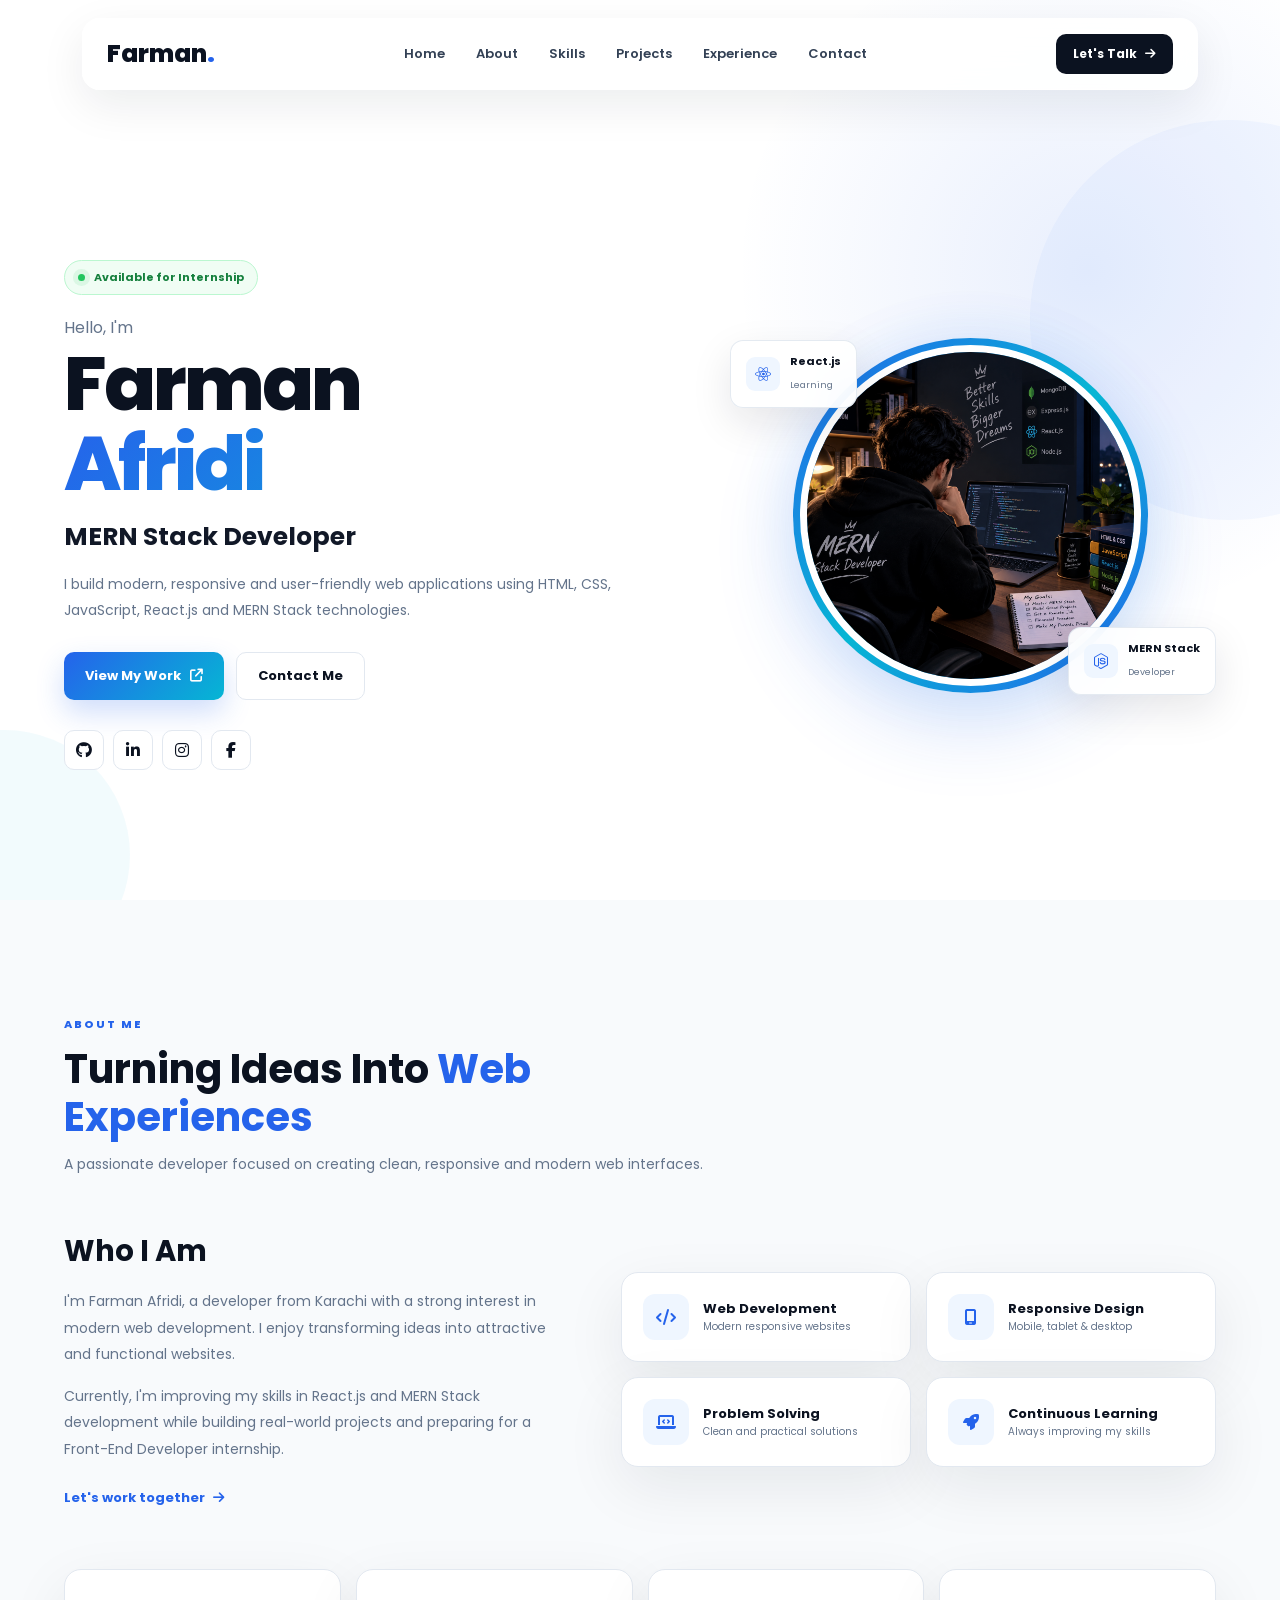
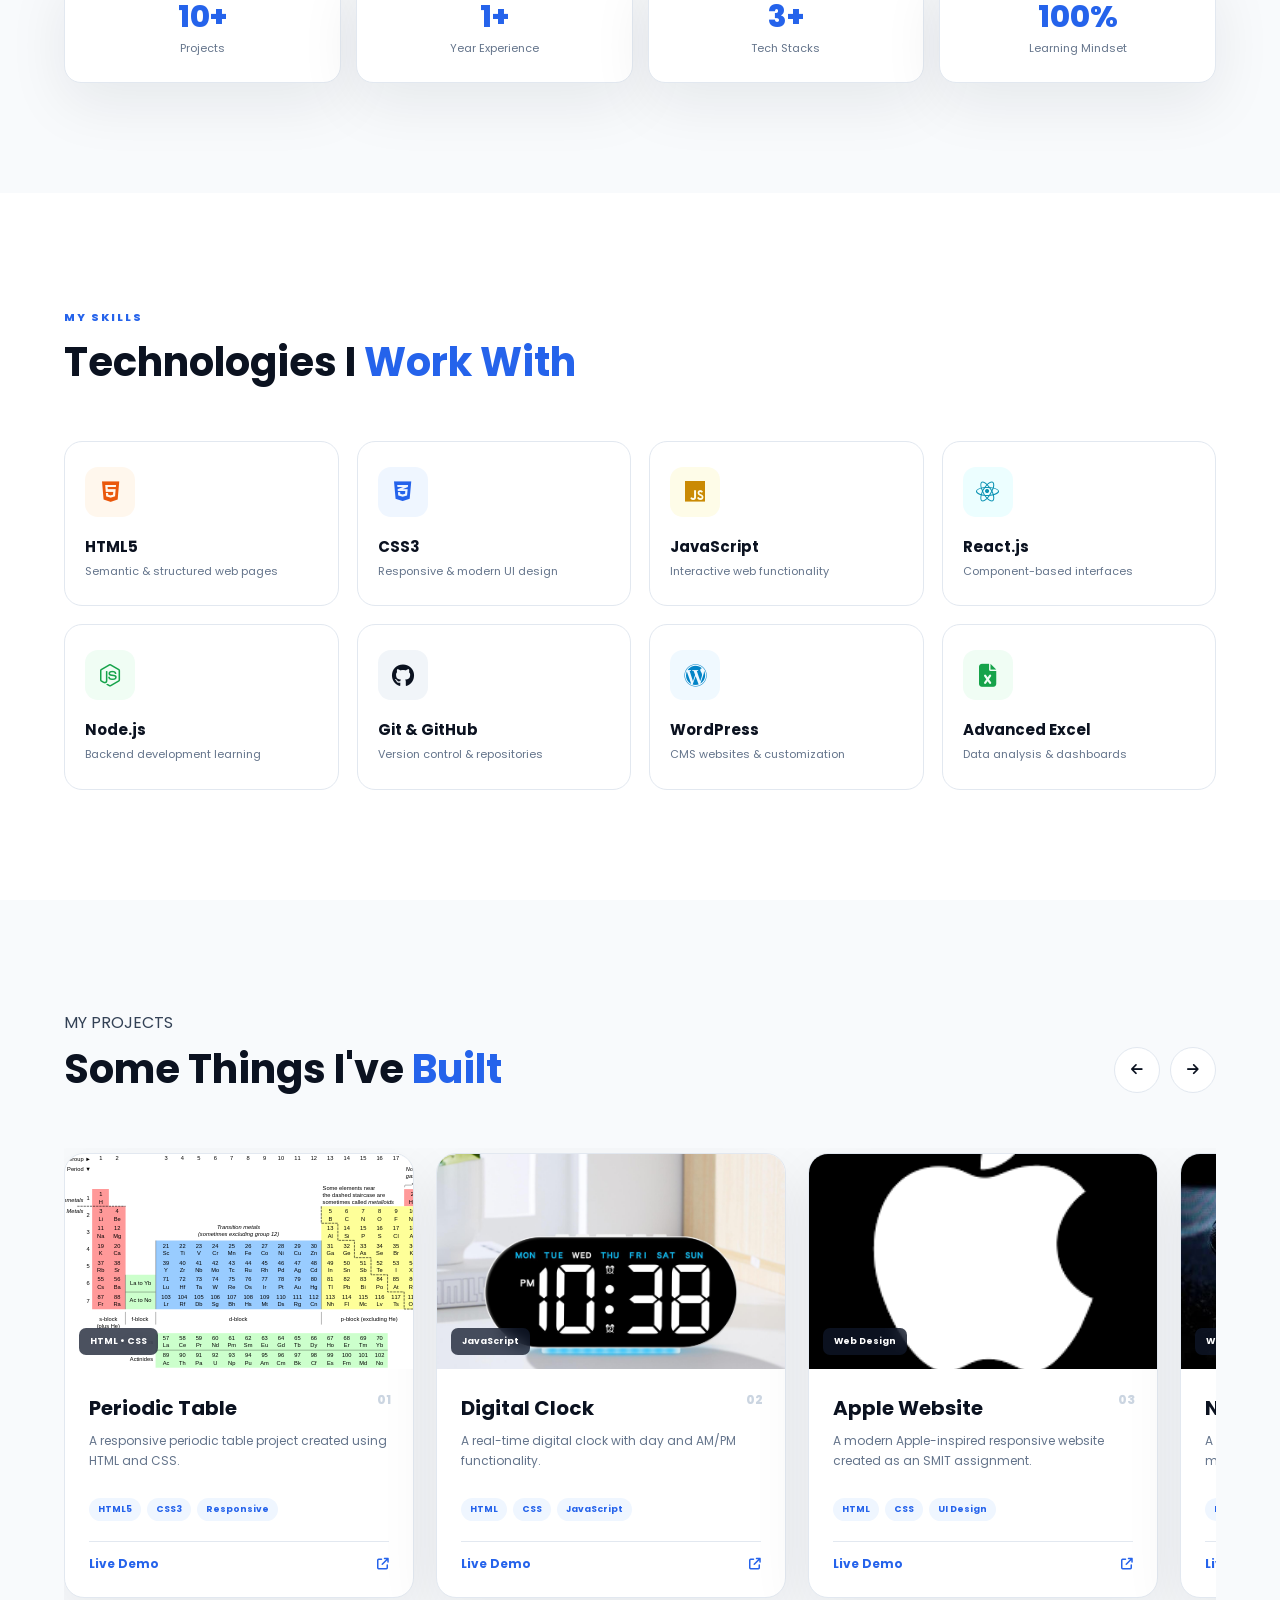
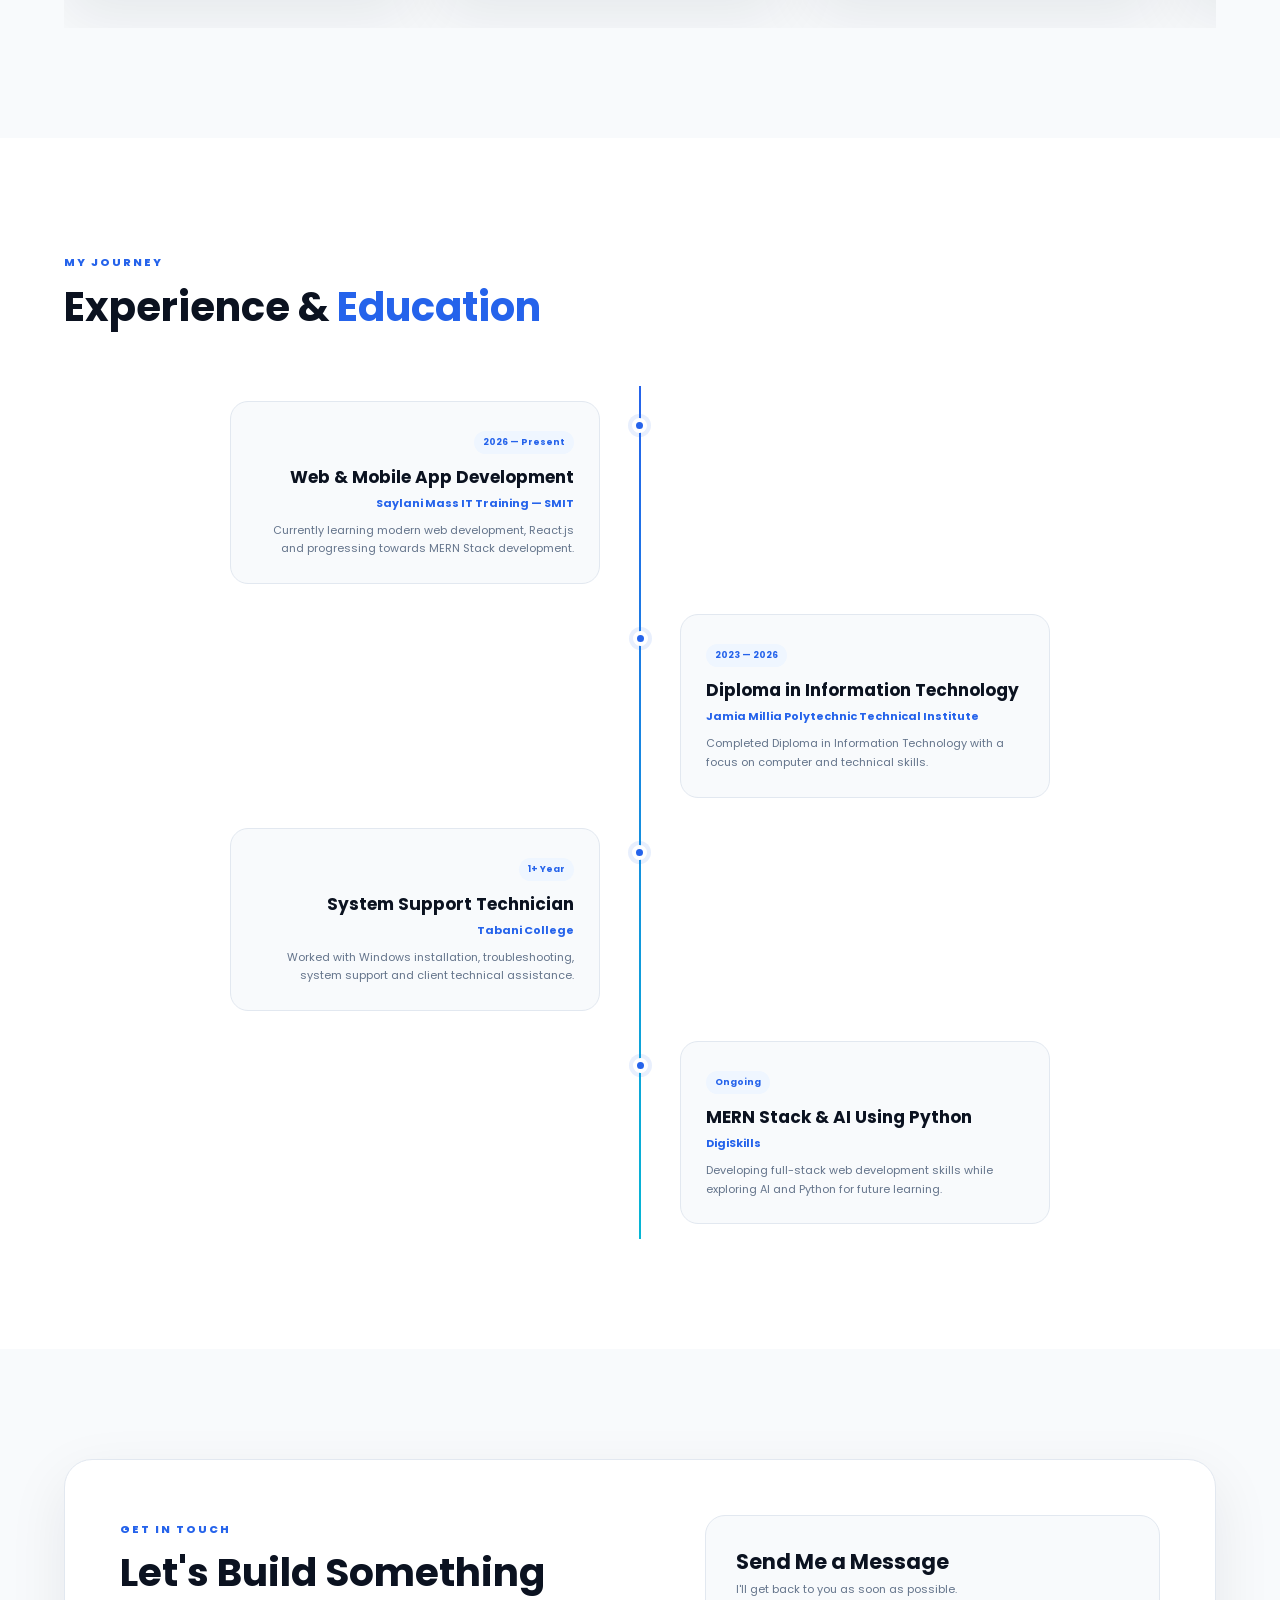
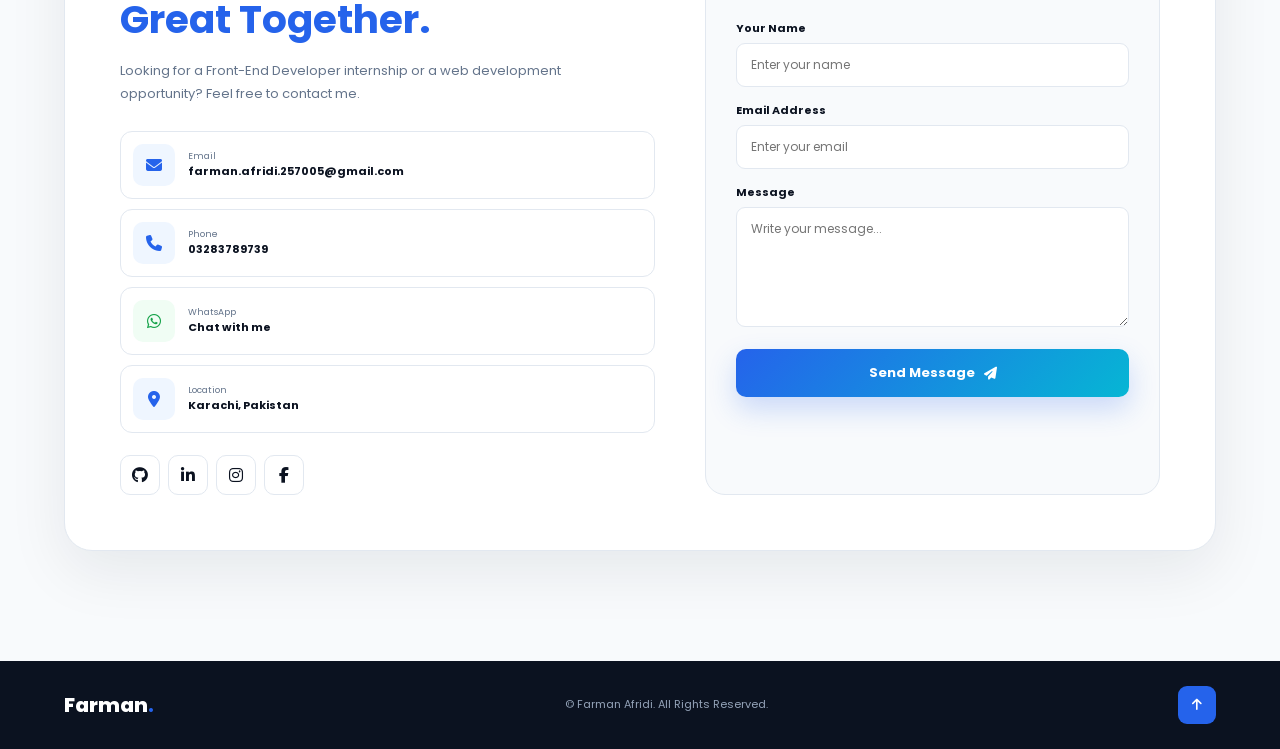
==== commit ea847d3b: "updates" ====
--- a/Portfolio/index.html
+++ b/Portfolio/index.html
@@ -26,9 +26,6 @@
 
 <body>
 
-  <!-- =====================================================
-       NAVBAR
-  ====================================================== -->
 
   <header class="header">
 
@@ -84,9 +81,6 @@
   </header>
 
 
-  <!-- =====================================================
-       HERO
-  ====================================================== -->
 
   <main>
 
@@ -174,8 +168,6 @@
         </div>
 
 
-        <!-- HERO IMAGE -->
-
         <div class="hero-visual">
 
           <div class="image-glow"></div>
@@ -185,7 +177,7 @@
             <div class="profile-image">
 
               <img
-                src="images/profile.png"
+                src="./Assets/ChatGPT Image Sep 10, 2026, 08_54_04 PM.png"
                 alt="Farman Afridi"
               >
 
@@ -221,10 +213,6 @@
 
     </section>
 
-
-    <!-- =====================================================
-         ABOUT
-    ====================================================== -->
 
     <section id="about" class="section">
 
@@ -366,10 +354,6 @@
     </section>
 
 
-    <!-- =====================================================
-         SKILLS
-    ====================================================== -->
-
     <section id="skills" class="section skills-section">
 
       <div class="container">
@@ -466,10 +450,6 @@
     </section>
 
 
-    <!-- =====================================================
-         PROJECTS
-    ====================================================== -->
-
     <section id="projects" class="section projects-section">
 
       <div class="container">
@@ -510,7 +490,7 @@
             <div class="project-image">
 
               <img
-                src="images/periodic-table.png"
+                src="./Assets/table.svg"
                 alt="Periodic Table Project"
               >
 
@@ -560,7 +540,7 @@
             <div class="project-image">
 
               <img
-                src="images/digital-clock.png"
+                src="./Assets/clock.jfif"
                 alt="Digital Clock Project"
               >
 
@@ -610,7 +590,7 @@
             <div class="project-image">
 
               <img
-                src="images/apple.png"
+                src="./Assets/apple.png"
                 alt="Apple Website Project"
               >
 
@@ -660,7 +640,7 @@
             <div class="project-image">
 
               <img
-                src="images/netflix.png"
+                src="./Assets/netflex.jfif"
                 alt="Netflix Website Project"
               >
 
@@ -710,7 +690,7 @@
             <div class="project-image">
 
               <img
-                src="images/calculator.png"
+                src="./Assets/calcul.jfif"
                 alt="Calculator Project"
               >
 
@@ -740,11 +720,11 @@
               </div>
 
               <a
-                href="https://github.com/FarmanAfri/Calculator"
+                href="https://cheery-medovik-38c8e1.netlify.app/"
                 target="_blank"
                 class="project-link"
               >
-                GitHub
+                 Live Demo
                 <i class="fa-brands fa-github"></i>
               </a>
 
@@ -760,7 +740,7 @@
             <div class="project-image">
 
               <img
-                src="images/todo.png"
+                src="./Assets/todo.png"
                 alt="Todo App"
               >
 
